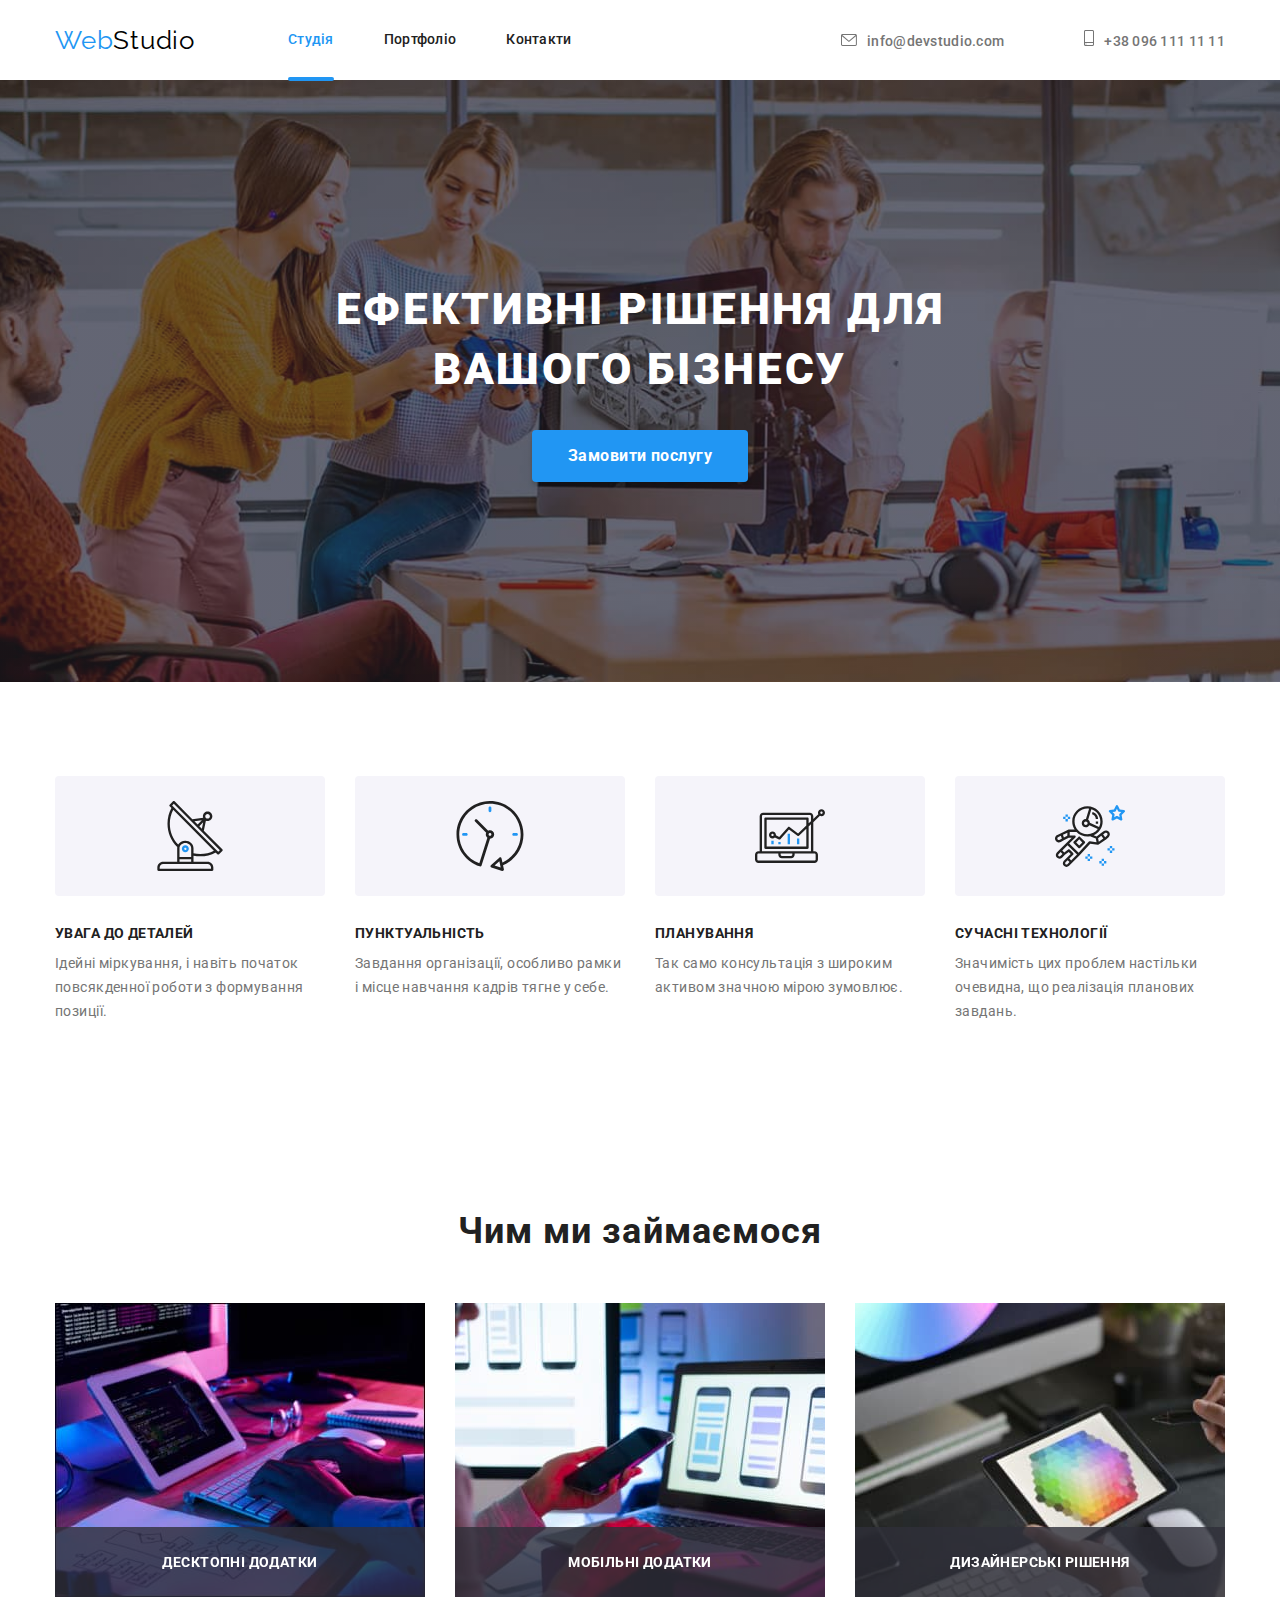
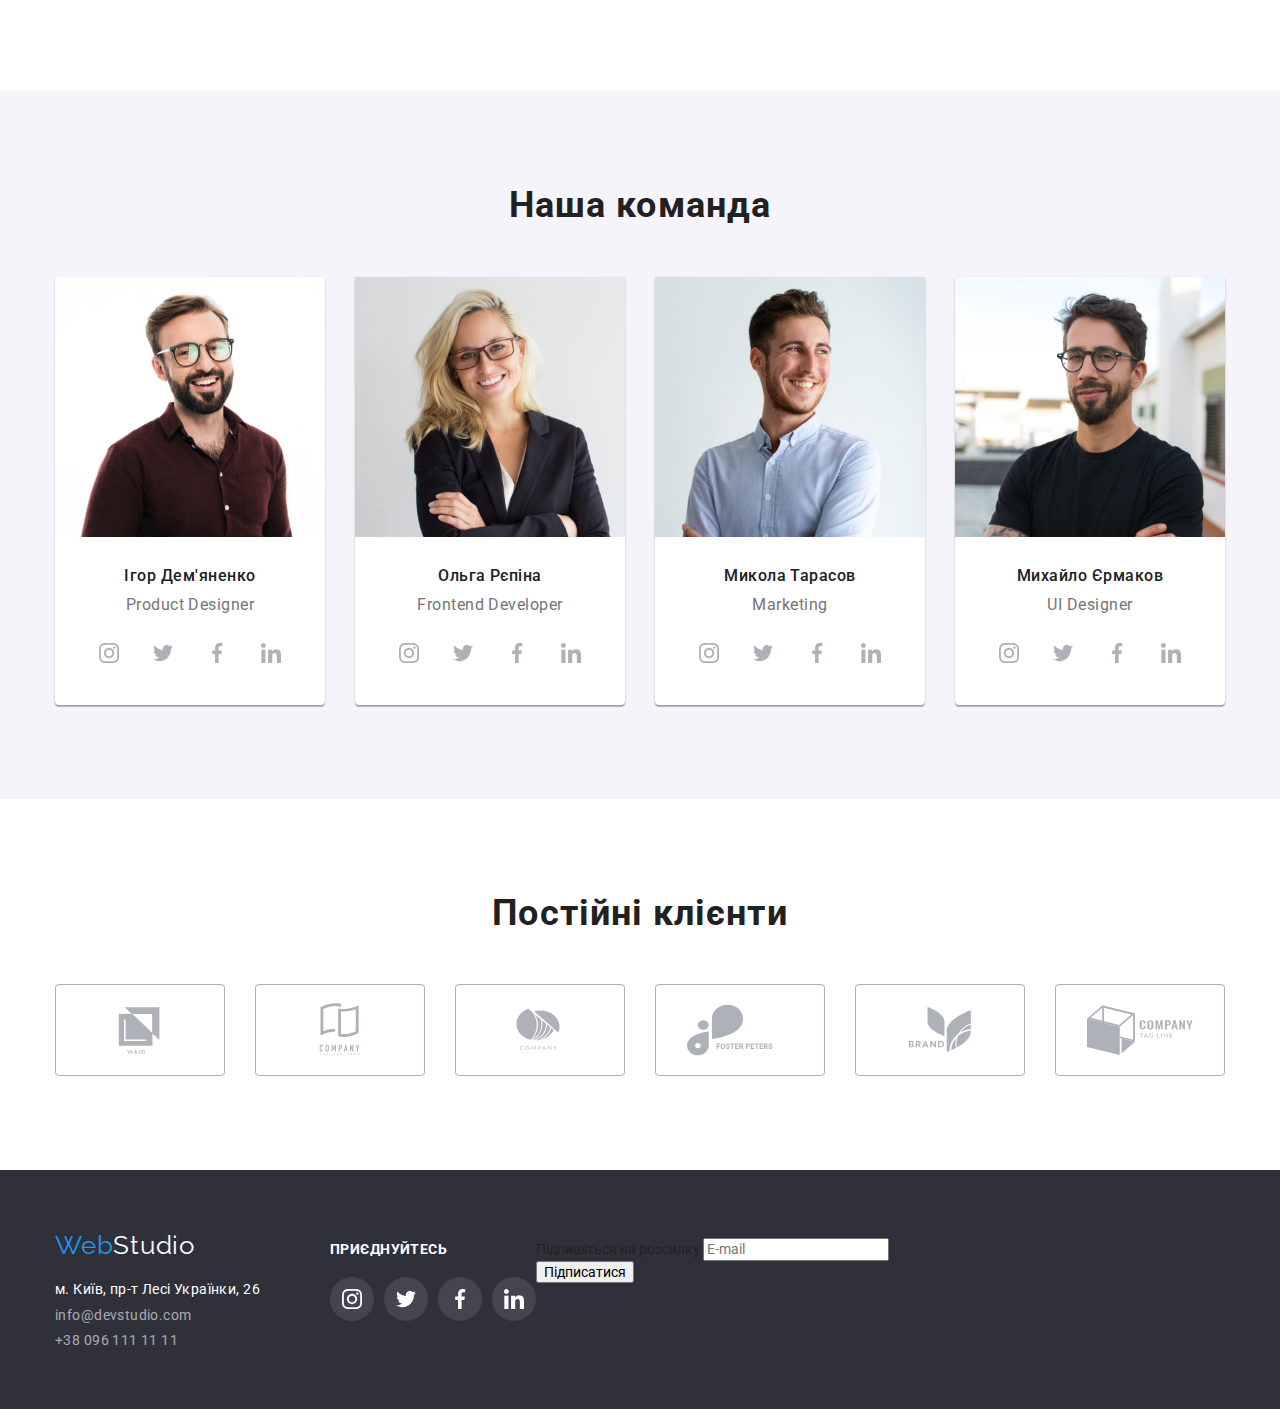
==== index.html @ 476aebb4 "Форми" ====
<!DOCTYPE html>
<html lang="uk">
<head>
    <meta charset="UTF-8">
    <meta http-equiv="X-UA-Compatible" content="IE=edge">
    <meta name="viewport" content="width=device-width, initial-scale=1.0">
    <link
        href="https://fonts.googleapis.com/css2?family=Raleway:wght@700&family=Roboto:wght@400;500;700;900&display=swap"
        rel="stylesheet">
    <link rel="stylesheet" href="https://cdnjs.cloudflare.com/ajax/libs/modern-normalize/1.1.0/modern-normalize.min.css">
    <link rel="stylesheet" href="./css/styles.css" >
    <title>Веб-студія</title>
</head>
<body>

    <!--Верхня лінія-->
   <header class="header-line">
    <div class="container main-header">
    <a href="./index.html" class="logo">
        <span class="logo-web">Web</span><span class="logo-studio">Studio</span>
    </a>
    
    <ul class="site-nav list">
        <li class=""><a href="./index.html" class="link link-current active">Студія</a></li>
        <li><a href="./portfolio.html" class="link link-current">Портфоліо</a></li>
        <li><a href="#" class="link link-current">Контакти</a></li>
    </ul>

    <ul class="contacts-list list">
        <li class="contacts-header">
                <a href="mailto:info@devstudio.com" class="link header-contact-icon"><svg width="16" height="12" class="contacts-icon-email icon-header">
                    <use href="./images/sprite-icons.svg#icon-email"></use>
                </svg>info@devstudio.com</a>
        </li>
        <li class="contacts-header">
            <a href="tel:+380961111111" class="link header-contact-icon"><svg width="10" height="16" class="contacts-icon-smartphone icon-header">
                <use href="./images/sprite-icons.svg#icon-smartphone"></use>
            </svg>+38 096 111 11 11</a>
        </li>
    </ul>
    </div>
   </header> 
   <main class="main">
    <!--Шапка-->
    <section class="main page mainblock overlay">
        <h1 class="main-title">Ефективні рішення для вашого бізнесу</h1>
        <button data-modal-open type="button" class="button">Замовити послугу</button>
    </section>

    <div class="backdrop is-hidden" data-modal>
        <div class="modal">
        <button class="button-close" data-modal-close>
            <svg width="11" height="11" class="button-close-icon">
                <use href="./images/close.svg#icon-close"></use>
            </svg>
        </button>

        <form class="form">
            <p>Залиште свої дані, ми вам передзвонимо</p>
            <div class="form-field">
                <label for="name">Ім'я</label>
                <input type="text" name="name" id="name">
            </div>
        
            <div class="form-field">
                <label for="tel">Телефон</label>
                <input type="tel" name="tel" id="tel">
            </div>
        
            <div class="form-field">
                <label for="email">Пошта</label>
                <input type="email" name="email" id="email">
            </div>
            
            <div class="form-field">
                <label for="comment">Коментар</label>
                <textarea name="comment" id="comment" cols="30" rows="10"
                    placeholder="Введіть текст"></textarea>
            </div>
            
        
            <input type="checkbox" name="policy" id="policy">
            <label for="policy">Погоджуюся з розсилкою та приймаю Умови договору</label>

            <button type="submit">Відправити</button>
        </form>
    </div>
    </div>

   <!--Наші переваги-->
   <section class="advantages section">
    <div class="container">
    <h2 class="visually-hidden">Наші переваги</h2>
    <ul class="advantages-list list">
        <li class="advantages-item">
            <div class="advantages-item-icon">
                <svg class="advantages-icon">
                <use href="./images/sprite-icons.svg#icon-antenna"></use>
                </svg>
            </div>
            <h3 class="advantages-title">УВАГА ДО ДЕТАЛЕЙ</h3>
            <p class="advantages-desc">Ідейні міркування, і навіть початок повсякденної роботи з формування позиції.</p>
        </li>
        <li class="advantages-item icon-punctuality">
            <div class="advantages-item-icon">
                <svg class="advantages-icon">
                <use href="./images/sprite-icons.svg#icon-clock"></use>
                </svg>
            </div>
            <h3 class="advantages-title">ПУНКТУАЛЬНІСТЬ</h3>
            <p class="advantages-desc">Завдання організації, особливо рамки і місце навчання кадрів тягне у себе.</p>
        </li>
        <li class="advantages-item icon-planning">
            <div class="advantages-item-icon">
                <svg class="advantages-icon">
                <use href="./images/sprite-icons.svg#icon-diagram"></use>
                </svg>
            </div>
            <h3 class="advantages-title">ПЛАНУВАННЯ</h3>
            <p class="advantages-desc">Так само консультація з широким активом значною мірою зумовлює.</p>
        </li>
        <li class="advantages-item icon-technologies">
            <div class="advantages-item-icon">
                <svg class="advantages-icon">
                <use href="./images/sprite-icons.svg#icon-astronaut"></use>
                </svg>
            </div>
            <h3 class="advantages-title">СУЧАСНІ ТЕХНОЛОГІЇ</h3>
            <p class="advantages-desc">Значимість цих проблем настільки очевидна, що реалізація планових завдань.</p>
        </li>
    </ul>
    </div>
    </section>

    <!--Чим ми займаємося-->
    <section class="occupation section no-padding">
    <div class="container">
    <h2 class="occupation-title">Чим ми займаємося</h2>
    <ul class="work-list list">
        <li class="work-list-item">
            <div class="work-list-thumb">
                <img src="./images/picture1.jpg"
                    alt="Чоловік друкує на клавіатурі Apple, дивлячись у планшет" width="370">
                <div class="occupation-card">
                    <p class="occupation-card-text">Десктопні додатки</p>
                </div>
            </div>
        </li>
        <li class="work-list-item">
            <div class="work-list-thumb">
                <img src="./images/picture2.jpg"
                    alt="Людина тримає Iphone, працюючи за Macbook Air" width="370">
                <div class="occupation-card">
                    <p class="occupation-card-text">Мобільні додатки</p>
                </div>
            </div>
        </li>
        <li class="work-list-item">
            <div class="work-list-thumb">
                <img src="./images/picture3.jpg"
                    alt="Людина працює з палітрою кольорів на планшеті" width="370">
                <div class="occupation-card">
                    <p class="occupation-card-text">Дизайнерські рішення</p>
                </div>
            </div>
        </li>
    </ul>
    </div>
   </section>

   <!--Наша команда-->
   <section class="team section">
    <div class="container">
    <h2 class="team-title">Наша команда</h2>
    <ul class="workers list">
        <li class="workers-item">
            <img src="./images/product_designer.jpg"
                alt="На фото зображений Ігор Дем'яненко" width="270">
            <div class="workers-info">
                <h3 class="name">Ігор Дем'яненко</h3>
                <p class="position">Product Designer</p>
                <ul class="team-icons-list list">
                    <li>
                        <a href ="#" class="button-team-icon">
                            <svg class="team-icon">
                                <use href="./images/sprite-icons.svg#icon-instagram-team">
                                </use>
                            </svg>
                        </a>
                    </li>
                    <li>
                        <a href ="#" class="button-team-icon">
                            <svg class="team-icon">
                                <use href="./images/sprite-icons.svg#icon-twitter-team">
                                </use>
                            </svg>
                        </a>
                    </li>
                    <li>
                        <a href ="#" class="button-team-icon">
                            <svg class="team-icon">
                                <use href="./images/sprite-icons.svg#icon-facebook-team">
                                </use>
                            </svg>
                        </a>
                    </li>
                    <li>
                        <a href ="#" class="button-team-icon">
                            <svg class="team-icon">
                                <use href="./images/sprite-icons.svg#icon-linkedin-team">
                                </use>
                            </svg>
                        </a>
                    </li>
                </ul>
            </div>
        </li>
        <li class="workers-item">
            <img src="./images/frontend_developer.jpg"
                alt="На фото зображена Ольга Рєпіна" width="270">
            <div class="workers-info">
                <h3 class="name">Ольга Рєпіна</h3>
                <p class="position">Frontend Developer</p>
                <ul class="team-icons-list list">
                    <li>
                        <a href ="#" class="button-team-icon">
                            <svg class="team-icon">
                                <use href="./images/sprite-icons.svg#icon-instagram-team">
                                </use>
                            </svg>
                        </a>
                    </li>
                    <li>
                        <a href ="#" class="button-team-icon">
                            <svg class="team-icon">
                                <use href="./images/sprite-icons.svg#icon-twitter-team">
                                </use>
                            </svg>
                        </a>
                    </li>
                    <li>
                        <a href ="#" class="button-team-icon">
                            <svg class="team-icon">
                                <use href="./images/sprite-icons.svg#icon-facebook-team">
                                </use>
                            </svg>
                        </a>
                    </li>
                    <li>
                        <a href ="#" class="button-team-icon">
                            <svg class="team-icon">
                                <use href="./images/sprite-icons.svg#icon-linkedin-team">
                                </use>
                            </svg>
                        </a>
                    </li>
                </ul>
            </div>
        </li>
        <li class="workers-item">
            <img src="./images/marketing.jpg"
                alt="На фото зображений Микола Тарасов" width="270">
            <div class="workers-info">
                <h3 class="name">Микола Тарасов</h3>
                <p class="position">Marketing</p>
                <ul class="team-icons-list list">
                    <li>
                        <a href ="#" class="button-team-icon">
                            <svg class="team-icon">
                                <use href="./images/sprite-icons.svg#icon-instagram-team">
                                </use>
                            </svg>
                        </a>
                    </li>
                    <li>
                        <a href ="#" class="button-team-icon">
                            <svg class="team-icon">
                                <use href="./images/sprite-icons.svg#icon-twitter-team">
                                </use>
                            </svg>
                        </a>
                    </li>
                    <li>
                        <a href ="#" class="button-team-icon">
                            <svg class="team-icon">
                                <use href="./images/sprite-icons.svg#icon-facebook-team">
                                </use>
                            </svg>
                        </a>
                    </li>
                    <li>
                        <a href ="#" class="button-team-icon">
                            <svg class="team-icon">
                                <use href="./images/sprite-icons.svg#icon-linkedin-team">
                                </use>
                            </svg>
                        </a>
                    </li>
                </ul>
            </div>
        </li>
        <li class="workers-item">
            <img src="./images/ui_designer.jpg"
                alt="На фото зображений Михайло Єрмаков" width="270">
            <div class="workers-info">
                <h3 class="name">Михайло Єрмаков</h3>
                <p class="position">UI Designer</p>
                <ul class="team-icons-list list">
                    <li>
                        <a href ="#" class="button-team-icon">
                            <svg class="team-icon">
                                <use href="./images/sprite-icons.svg#icon-instagram-team">
                                </use>
                            </svg>
                        </a>
                    </li>
                    <li>
                        <a href ="#" class="button-team-icon">
                            <svg class="team-icon">
                                <use href="./images/sprite-icons.svg#icon-twitter-team">
                                </use>
                            </svg>
                        </a>
                    </li>
                    <li>
                        <a href ="#" class="button-team-icon">
                            <svg class="team-icon">
                                <use href="./images/sprite-icons.svg#icon-facebook-team">
                                </use>
                            </svg>
                        </a>
                    </li>
                    <li>
                        <a href ="#" class="button-team-icon">
                            <svg class="team-icon">
                                <use href="./images/sprite-icons.svg#icon-linkedin-team">
                                </use>
                            </svg>
                        </a>
                    </li>
                </ul>
            </div>
        </li>
    </ul>
    </div>
   </section>

    <!--Клієнти-->
    <section class="clients section">
        <div class="container">
            <h2 class="clients-title">Постійні клієнти</h2>
            <ul class="companies-logo-list list">
                <li class="companies-list-item">
                    <a href="" class="company-logo-icons" ><svg class="company-icon">
                        <use href="./images/sprite-icons.svg#icon-company1">
                        </use>
                    </svg></a>
                </li>
                <li class="companies-list-item">
                    <a href="" class="company-logo-icons" ><svg class="company-icon">
                        <use href="./images/sprite-icons.svg#icon-company2">
                        </use>
                    </svg></a>
                </li>
                <li class="companies-list-item">
                    <a href="" class="company-logo-icons" ><svg class="company-icon">
                        <use href="./images/sprite-icons.svg#icon-company3">
                        </use>
                    </svg></a>
                </li>
                <li class="companies-list-item">
                    <a href="" class="company-logo-icons" ><svg class="company-icon">
                        <use href="./images/sprite-icons.svg#icon-company4">
                        </use>
                    </svg></a>
                </li>
                <li class="companies-list-item">
                    <a href="" class="company-logo-icons" ><svg class="company-icon">
                        <use href="./images/sprite-icons.svg#icon-company5">
                        </use>
                    </svg></a>
                </li>
                <li class="companies-list-item">
                    <a href="" class="company-logo-icons" ><svg class="company-icon">
                        <use href="./images/sprite-icons.svg#icon-company6">
                        </use>
                    </svg></a>
                </li>
            </ul>
        </div>
    </section>
   </main>

<!--Підвал-->
   <footer class="info">
    <div class="container footer-line">
    <div>
    <a href="./index.html" class="logo logo-footer">
        <span class="logo-web">Web</span><span class="logo-studio-white">Studio</span>
    </a>

        <address>
        <ul class="list">
            <li class="contacts-footer"><a href="https://goo.gl/maps/CPtrU1FHBa2aNyZL9" target="_blank" rel="noopener noreferrer nofollow" class="location">м. Київ, пр-т Лесі Українки, 26</a></li>
            <li class="contacts-footer"><a href="mailto:info@devstudio.com" class="contacts-item">info@devstudio.com</a></li>
            <li class="contacts-footer"><a href="tel:+380961111111" class="contacts-item telephone">+38 096 111 11 11</a></li>
        </ul>
        </address>
    </div>
        <div class="icons-text-footer">
            <p class="footer-text-title">Приєднуйтесь</p>
            <ul class="footer-icons-list list">
            <li class="web-footer-icon list">
                <a href ="#" class="button-footer-icon">
                    <svg class="footer-icon">
                    <use href="./images/sprite-icons.svg#icon-instagram-footer"></use>
                    </svg>
                </a>
            </li>
            <li class="web-footer-icon list">
                <a href ="#" class="button-footer-icon">
                    <svg class="footer-icon">
                    <use href="./images/sprite-icons.svg#icon-twitter-footer"></use>
                    </svg>
                </a>
            </li>
            <li class="web-footer-icon list">
                <a href ="#" class="button-footer-icon">
                    <svg class="footer-icon">
                    <use href="./images/sprite-icons.svg#icon-facebook-footer"></use>
                    </svg>
                </a>
            </li>
            <li class="web-footer-icon list">
                <a href ="#" class="button-footer-icon">
                    <svg class="footer-icon">
                    <use href="./images/sprite-icons.svg#icon-linkedin-footer"></use>
                    </svg>
                </a>
            </li>
            </ul>
        </div>

        <form class="">
            <div class="">
                <label for="email">Підпишіться на розсилку</label>
                <input type="email" name="email" id="email" placeholder="E-mail">
            </div>

            <button type="submit">Підписатися</button>
        </form>

    </div>
   </footer>
<script src="./js/modal.js"></script>
</body>
</html>
---- css/styles.css ----
:root {
    --title-text-color: #212121;
    --description-text-color: #757575;
    --white-color: #FFFFFF;
    --accent-color: #2196F3;
    --black-color: #000000;
    --secondary-bg-color: #F5F4FA;
    --dark-bg-coolor: #2F303A;
    --icons-grey: #AFB1B8;
}

body {
    height: 100%;
    background-color: var(--white-color);
    color: var(--title-text-color);
    font-family: Roboto, sans-serif;
    font-size: 14px;
    margin: 0;
    /*padding-top: 80px;*/
}

.main {
    flex: 1 1 auto;
}
/* чорний #212121; */

/* сірий #757575 */

/* білий #FFFFFF */

/* акцент #2196F3 */ 

/* другорядний колір фону #F5F4FA */

/* акцентний колір фону #2F303A */

.list {
    padding: 0;
    margin: 0;
    list-style: none;
}

h1,h2,h3,h4,h5,h6,p,ul {
    margin-top: 0;
    margin-bottom: 0;
}

.logo {
    font-family: Raleway, sans-serif;
    font-size: 26px;
    line-height: 1.19;
    text-decoration: none;
    letter-spacing: 0.03em;
    outline: none;
}

.logo-web {
    color: var(--accent-color);
}

.logo-studio {
    color: var(--black-color);
}

.logo-studio-white {
    color: var(--white-color);
}

.logo-footer {
    display: block;
    margin-bottom: 20px;
}

.info {
    padding-top: 60px;
    padding-bottom: 60px;
}

/* Page header */

.main-header {
    display: flex;
    align-items: center;
}

.container {
    width: 1200px;
    padding-left: 15px;
    padding-right: 15px;
    margin: 0 auto;
}

/*.header-line {
    position: fixed;
    width: 100%;
    top: 0;
    left: 0;
    min-height: 80px;
    background-color: var(--white-color);
    border-bottom: 1px solid #ECECEC;
}*/

.link-current {
    position: relative;
}

.active::after {
content: '';

position: absolute;
left: 0;
bottom: -1px;

display: block;
width: 100%;
height: 4px;
background-color: var(--accent-color);
border-radius: 2px;

/*opacity: 0;

transition-property: opacity;
transition-duration: 250ms;
transition-timing-function: cubic-bezier(0.4, 0, 0.2, 1);*/
}

/*.active:hover::after {
    opacity: 1;
}*/


/* Site nav */

.advantages-list {
    display: flex;
}

.advantages-item-icon {
    display: flex;
    justify-content: center;
    align-items: center;
    margin-bottom: 30px;
    height: 120px;
    width: 270px;
    background: var(--secondary-bg-color);
    border-radius: 4px;
}

.advantages-icon {
    width: 70px;
    height: 70px;
}

/* Наші клієнти */

.companies-logo-list {
    display: flex;
    gap: 30px;
}

.company-logo-icons {
    display: flex;
    justify-content: center;
    align-items: center;
    width: 170px;
    height:92px;
    /*padding: 16px 32px;*/
    border: 1px solid var(--icons-grey);
    color: var(--icons-grey);
    border-radius: 4px;

    transition-property: border;
    transition-duration: 250ms;
    transition-timing-function: cubic-bezier(0.4, 0, 0.2, 1);
}

.company-logo-icons:hover,
.company-logo-icons:focus {
    border-color: var(--accent-color);
    outline: none;

    transition-property: border-color, fill;
    transition-duration: 250ms;
    transition-timing-function: cubic-bezier(0.4, 0, 0.2, 1);
}

.company-icon {
    width: 106px;
    height: 60px;
    fill: currentColor;

    transition-property: fill;
    transition-duration: 250ms;
    transition-timing-function: cubic-bezier(0.4, 0, 0.2, 1);
}

.company-logo-icons:hover .company-icon,
.company-logo-icons:focus .company-icon {
    border-color: var(--accent-color);
    fill: var(--accent-color);
}



.company-icon:hover,
.company-icon:focus {
    border-color: var(--accent-color);
    fill: var(--accent-color);
}

/*.companies-list-item .company-icon:hover {
    fill: var(--accent-color);
    border-color: var(--accent-color);
}*/

.site-nav {
    display: flex;
    margin-left: 93px;
}

.site-nav li + li {
    margin-left: 50px;
}

.work-list .work-list-item + .work-list-item,
.advantages-list .advantages-item + .advantages-item,
.workers .workers-item + .workers-item {
    margin-left: 30px;
}

.work-list {
    display: flex;
    margin-right: auto;
    margin-left: auto;
    width: 1170px;
}

.image {
    display: block;
}

.workers {
    display: flex;
    margin-right: auto;
    margin-left: auto;
}

.workers-info {
    padding-top: 30px;
    padding-bottom: 30px;
}

/*.site-nav li:not(:last-child) {
    margin-right: 50px;
} */

.site-nav a {
    display: block;
    padding-top: 32px;
    padding-bottom: 32px;
    color: var(--title-text-color);
    font-weight: 500;
    line-height: 1.14;
    letter-spacing: 0.02em;
    text-decoration: none;

    transition-property: color;
    transition-duration: 250ms;
    transition-timing-function: cubic-bezier(0.4, 0, 0.2, 1);
}



.site-nav .link:hover,
.site-nav .link:focus,
.contacts-list .link:hover,
.contacts-list .link:focus {
    color: var(--accent-color);
    outline: none;
}

.contacts-item:hover,
.contacts-item:focus {
    color: var(--accent-color);
    outline: none;
}

.email-link::before {
    content: '';
    width: 16px;
    height: 12px;
    margin-right: 10px;
    background-color: var(--accent-color);
    background-image: url(../images/email.jpg);
    background-size: contain;
}

.contacts-list a {
    margin-top: 32px;
    margin-bottom: 32px;
    color: var(--description-text-color);
    font-weight: 500;
    line-height: 1.14;
    text-decoration: none;
    letter-spacing: 0.02em;

    transition-property: color;
    transition-duration: 250ms;
    transition-timing-function: cubic-bezier(0.4, 0, 0.2, 1);
}

.contacts-list li + li {
    margin-left: 50px;
}

.contacts-list {
    display: flex;
    margin-left: auto;
    align-items: baseline;
    gap: 30px;
}

.header-contact-icon {
    fill: var(--description-text-color);

    transition-property: fill;
    transition-duration: 250ms;
    transition-timing-function: cubic-bezier(0.4, 0, 0.2, 1);
}

.header-contact-icon:hover,
.header-contact-icon:focus {
    fill: var(--accent-color);
    outline: none;
}


.contacts-icon-smartphone,
.contacts-icon-email {
    margin-right: 10px;

    transition-property: fill;
    transition-duration: 250ms;
    transition-timing-function: cubic-bezier(0.4, 0, 0.2, 1);
}

/*.contacts-header a:hover {
    fill: var(--accent-color);
}*/


/* Hero */

.main.page {
    text-align: center;
    padding: 200px 0 200px
}

.overlay {
    max-width: 1600px;
    margin-left: auto;
    margin-right: auto;
    background-color: #C4C4C4;
    background-image: linear-gradient(rgba(47, 48, 58, 0.4), rgba(47, 48, 58, 0.4)), url(../images/header.jpg);
    background-repeat: no-repeat;
    background-position: center;
    background-size: cover;
}

.main-title {
    margin-top: 0;
    margin-bottom: 30px;
    margin-left: auto;
    margin-right: auto;
    width: 696px;
    color: var(--white-color);
    font-weight: 900;
    font-size: 44px;
    line-height: 1.36;
    text-transform: uppercase;
    letter-spacing: 0.06em;
    margin-bottom: 30px
}

.info {
    background-color: var(--dark-bg-coolor);
}

.section {
    padding-top: 94px;
    padding-bottom: 94px;
}


/*.section.no-padding {
    padding-top: 0;
    padding-bottom: 0;
}*/

.advantages-title {
    margin-top: 0;
    margin-bottom: 10px;
    font-size: 14px;
    line-height: 1.14;
    text-transform: uppercase;
    letter-spacing: 0.03em;
}

.advantages-desc {
    margin-top: 0;
    margin-bottom: 0;
    color: var(--description-text-color);
    line-height: 1.71;
    letter-spacing: 0.03em;
}

.team {
    background-color: var(--secondary-bg-color);
}

.occupation-title, .team-title, .clients-title {
    margin-top: 0;
    margin-bottom: 50px;
    font-size: 36px;
    line-height: 1.16;
    letter-spacing: 0.03em;
    text-align: center;
}

.team-title{
    font-size: 36px;
    line-height: 1.16;
    letter-spacing: 0.03em;
}

.name {
    margin-top: 0;
    margin-bottom: 10px;
    font-weight: 500;
    font-size: 16px;
    line-height: 1.18;
    text-align: center;
    letter-spacing: 0.03em;
}

.workers-item {
    background-color: var(--white-color);
    box-shadow: 0px 1px 3px rgba(0, 0, 0, 0.12), 0px 1px 1px rgba(0, 0, 0, 0.14), 0px 2px 1px rgba(0, 0, 0, 0.2);
    border-radius: 0px 0px 4px 4px;
}

.position {
    margin-top: 0;
    margin-bottom: 16px;
    color: var(--description-text-color);
    font-size: 16px;
    line-height: 1.18;
    text-align: center;
    letter-spacing: 0.03em;
}

.location {
    display: block;
    color: var(--white-color);
    font-style: normal;
    line-height: 1.17;
    text-decoration: none;
    letter-spacing: 0.03em;
    outline: none;
}

.contacts-item {
    display: block;
    margin-top: 0;
    font-style: normal;
    color: rgba(255, 255, 255, 0.6);
    line-height: 1.17;
    text-decoration: none;
    letter-spacing: 0.03em;

    transition-property: color;
    transition-duration: 250ms;
    transition-timing-function: cubic-bezier(0.4, 0, 0.2, 1);
}

.portfolio {
    display: flex;
    flex-wrap: wrap;
}

.portfolio-element {
    width: 370px;
    margin-right: 30px;
    margin-bottom: 30px;
    border-right: 1px solid #EEEEEE;
    border-left: 1px solid #EEEEEE;
    border-bottom: 1px solid #EEEEEE;

    transition-property: background-color, box-shadow;
    transition-duration: 250ms;
    transition-timing-function: cubic-bezier(0.4, 0, 0.2, 1);
}

.portfolio-element:nth-child(3n) {
    margin-right: 0;
}

.portfolio-element:nth-last-child(-n + 3)  {
    margin-bottom: 0;
}

.portfolio-element:hover,
.portfolio-element:focus {
    background: #FFFFFF;
    /*border: 1px solid #EEEEEE;*/
    box-shadow: 0px 1px 1px rgba(0, 0, 0, 0.12), 0px 4px 4px rgba(0, 0, 0, 0.06), 1px 4px 6px rgba(0, 0, 0, 0.16);
}

.title-portfolio {
    margin-top: 0;
    margin-bottom: 4px;
    font-size: 18px;
    line-height: 2;
    letter-spacing: 0.06em;
}

.category {
    margin-top: 0;
    color: var(--description-text-color);
    font-size: 16px;
    line-height: 1.88;
    letter-spacing: 0.03em;
}

.portfolio-box {
    padding: 20px 24px;
}

.contacts-footer {
    margin-bottom: 9px;
}

.contacts-footer:last-child {
    margin-bottom: 0;
}

/* Button */

.button {
    display: inline-block;
    border: 1px solid transparent;
    min-width: 216px;
    border-radius: 4px;
    box-shadow: 0px 4px 4px rgba(0, 0, 0, 0.15);
    padding: 10px 32px;
    background-color: var(--accent-color);
    color: var(--white-color);
    font-family: inherit;
    font-weight: 700;
    font-size: 16px;
    line-height: 1.88;
    letter-spacing: 0.03em;
    cursor: pointer;
    text-decoration: none;
    text-align: center;
    outline: none;

    transition-property: box-shadow;
    transition-duration: 250ms;
    transition-timing-function: cubic-bezier(0.4, 0, 0.2, 1);
}

.button:hover {
    box-shadow: 0px 4px 4px rgba(0, 0, 0, 0.15);
}

.buttons {
    display: flex;
    justify-content: center;
    align-items: center;
    margin-bottom: 50px;
}

.buttons .buttons-menu:not(:last-child) {
    margin-right: 8px;
}

.buttons button {
    display: inline-block;
    border: 1px solid transparent;
    background-color: var(--secondary-bg-color);
    font-family: inherit;
    font-weight: 500;
    font-size: 16px;
    line-height: 1.62;
    letter-spacing: 0.03em;
    cursor: pointer;
    text-decoration: none;
    border-radius: 4px;
    text-align: center;

    transition-property: background-color;
    transition-duration: 250ms;
    transition-timing-function: cubic-bezier(0.4, 0, 0.2, 1);
}

.buttons li :hover,
.buttons li :focus {
    color: var(--white-color);
    background-color: var(--accent-color);
    box-shadow: 0px 3px 1px rgba(0, 0, 0, 0.1), 0px 1px 2px rgba(0, 0, 0, 0.08), 0px 2px 2px rgba(0, 0, 0, 0.12);
    outline: none;
}

.link-all {
    padding: 6px 25px;
    min-width: 73px;
    height: 38px;
    left: 512px;
    top: 174px;
}

.link-site {
    padding: 6px 22px;
    min-width: 125px;
    height: 38px;
    left: 593px;
    top: 174px;
}

.link-apps {
    padding: 6px 22px;
    min-width: 112px;
    height: 38px;
    left: 726px;
    top: 174px;
}

.link-design {
    padding: 6px 22px;
    min-width: 103px;
    height: 38px;
    left: 846px;
    top: 174px;
}

.link-marketing {
    padding: 6px 22px;
    min-width: 130px;
    height: 38px;
    left: 957px;
    top: 174px;
}

.visually-hidden {
    position: absolute;
    white-space: nowrap;
    width: 1px;
    height: 1px;
    overflow: hidden;
    border: 0;
    padding: 0;
    clip: rect(0 0 0 0);
    clip-path: inset(50%);
    margin: -1px;
}

ul .active {
    color: var(--accent-color);
}

.footer-text-title {
    color: var(--white-color);
    margin-bottom: 20px;
    font-family: 'Roboto';
    font-style: normal;
    font-weight: 700;
    font-size: 14px;
    line-height: calc(16/14);
    letter-spacing: 0.03em;
    text-transform: uppercase;
}

.footer-icon {
    width: 20px;
    height: 20px;
}

.button-footer-icon {
    display: flex;
    align-items:center;
    justify-content: center;
    width: 44px;
    height: 44px;
    padding: 0;
    border: none;
    background-color: rgba(255, 255, 255, 0.1);
    border-radius: 50%;
    cursor: pointer;

    transition-property: background-color;
    transition-duration: 250ms;
    transition-timing-function: cubic-bezier(0.4, 0, 0.2, 1);
}


/*.footer-icons-list {
    padding: 0;
    border: none;
    width: 44px;
    height: 44px;
    margin-top: 20px;
    margin-bottom: 0;
    background-color: rgba(255, 255, 255, 0.1);
    border-radius: 50%;
}*/



.footer-icons-list {
    display: flex;
}

.button-footer-icon:hover,
.button-footer-icon:focus {
    background-color: var(--accent-color);
    outline: none;
}

.footer-icons-list li+li {
    margin-left: 10px;
}

.icons-text-footer {
    margin-left: 70px;
}

.button-team-icon {
    display: flex;
    align-items: center;
    justify-content: center;
    padding: 0;
    border: none;
    width: 44px;
    height: 44px;
    border-radius: 50%;
    color: var(--icons-grey);
    cursor: pointer;

    transition-property: background-color;
    transition-duration: 250ms;
    transition-timing-function: cubic-bezier(0.4, 0, 0.2, 1);
}

.team-icon {
    width: 20px;
    height: 20px;
    fill: currentColor;

    transition-property: fill;
    transition-duration: 250ms;
    transition-timing-function: cubic-bezier(0.4, 0, 0.2, 1);
}

.button-team-icon:hover,
.button-team-icon:focus {
    background-color: var(--accent-color);
    color: var(--white-color);
    border-radius: 50%;
    outline: none;
}

.team-icon:hover,
.team-icon:focus {
    fill: var(--white-color);
}

/*.button-team-icon:hover,
.button-team-icon:focus {
    fill: var(--accent-color);
}*/

.team-icons-list li+li {
    margin-left: 10px;
}

.team-icons-list {
    display: flex;
    justify-content: center;
}

.footer-line {
    display: flex;
    align-items: baseline;
}

.portfolio-image {
    position: relative;
    overflow: hidden;
}

.portfolio-element:hover .portfolio-card-text {
    transform: translateY(0px);
}

/*.portfolio-image:hover::before {
    opacity: 1;
}*/

.portfolio-card-text {
    font-family: 'Roboto';
    font-style: normal;
    font-weight: 400;
    font-size: 18px;
    line-height: calc(28/18);
    letter-spacing: 0.03em;
    color: var(--white-color);

    position: absolute;
    display: flex;
    justify-content: center;
    align-items: center;
    top: 0;
    left: 0;
    width: 100%;
    height: 100%;
    padding-top: 63px;
    padding-bottom: 63px;
    padding-left: 24px;
    padding-right: 24px;
    background-color: rgba(33, 150, 243, 0.9);     
    transform: translateY(100%);
    transition: transform 250ms cubic-bezier(0.4, 0, 0.2, 1);
}

.portfolio-element .portfolio-card:hover {
    opacity: 1;
}


.backdrop {
    position: fixed;
    top: 0;
    left: 0;
    width: 100%;
    height: 100%;
    background-color: rgba(0, 0, 0, 0.2);

    opacity: 1;
    transition: opacity 250ms cubic-bezier(0.4, 0, 0.2, 1);
}

.backdrop.is-hidden {
    opacity: 0;
    pointer-events: none;
}

.modal {
    display: flex;
    justify-content: flex-end;
    position: absolute;
    top: 50%;
    left: 50%;
    transform: translate(-50%, -50%);

   min-width: 528px; 
   min-height: 581px;

   background-color: var(--white-color);
    box-shadow: 0px 1px 3px rgba(0, 0, 0, 0.12), 0px 1px 1px rgba(0, 0, 0, 0.14), 0px 2px 1px rgba(0, 0, 0, 0.2);
    border-radius: 4px;

    transition-property: box-shadow;
    transition-duration: 250ms;
    transition-timing-function: cubic-bezier(0.4, 0, 0.2, 1);
}

.button-close {
    margin-top: 9px;
    margin-right: 9px;
    width: 30px;
    height: 30px;
    background-color: var(--white-color);
    border: 1px solid rgba(0, 0, 0, 0.1);
    border-radius: 50%;
}

.button-close-icon {
    fill: var(--black-color);
    width: 11px;
    height: 11px;
}

.occupation-card-text {
    font-family: 'Roboto';
    font-style: normal;
    font-weight: 700;
    font-size: 14px;
    line-height: calc(16/14);
    text-align: center;
    letter-spacing: 0.03em;
    text-transform: uppercase;
    color: var(--white-color);
}

.work-list-thumb {
    position: relative;
}

.occupation-card {
    position: absolute;
    display: flex;
    justify-content: center;
    align-items: center;
    
    width: 100%;
    height: 70px;
    bottom: 0;
    background-color: rgba(47, 48, 58, 0.8);;
}

img {
    display: block;
}

.form {
    width: 528px;
    height: 581px;
    margin-left: auto;
    margin-right: auto;
    padding-top: 40px;
    padding-bottom: 40px;
}

.form-field {
    display: flex;
    flex-direction: column;
    margin-bottom: 10px;
}

.form-field label {
    margin-bottom: 4px;
}

.form-field input {
    margin: 0;
    padding: 11px 12px;
    height: 40px;
    border: 1px solid rgba(33, 33, 33, 0.2);
    border-radius: 4px;
}

.form-field input::placeholder {
    font-family: 'Roboto';
    font-style: normal;
    font-weight: 400;
    font-size: 12px;
    line-height: calc(14/12);
    letter-spacing: 0.01em;
    color: rgba(117, 117, 117, 0.5);
}

.form-field textarea {
    margin: 0;
    padding: 12 px 16px;
    border: 1px solid rgba(33, 33, 33, 0.2);
    border-radius: 4px;
}
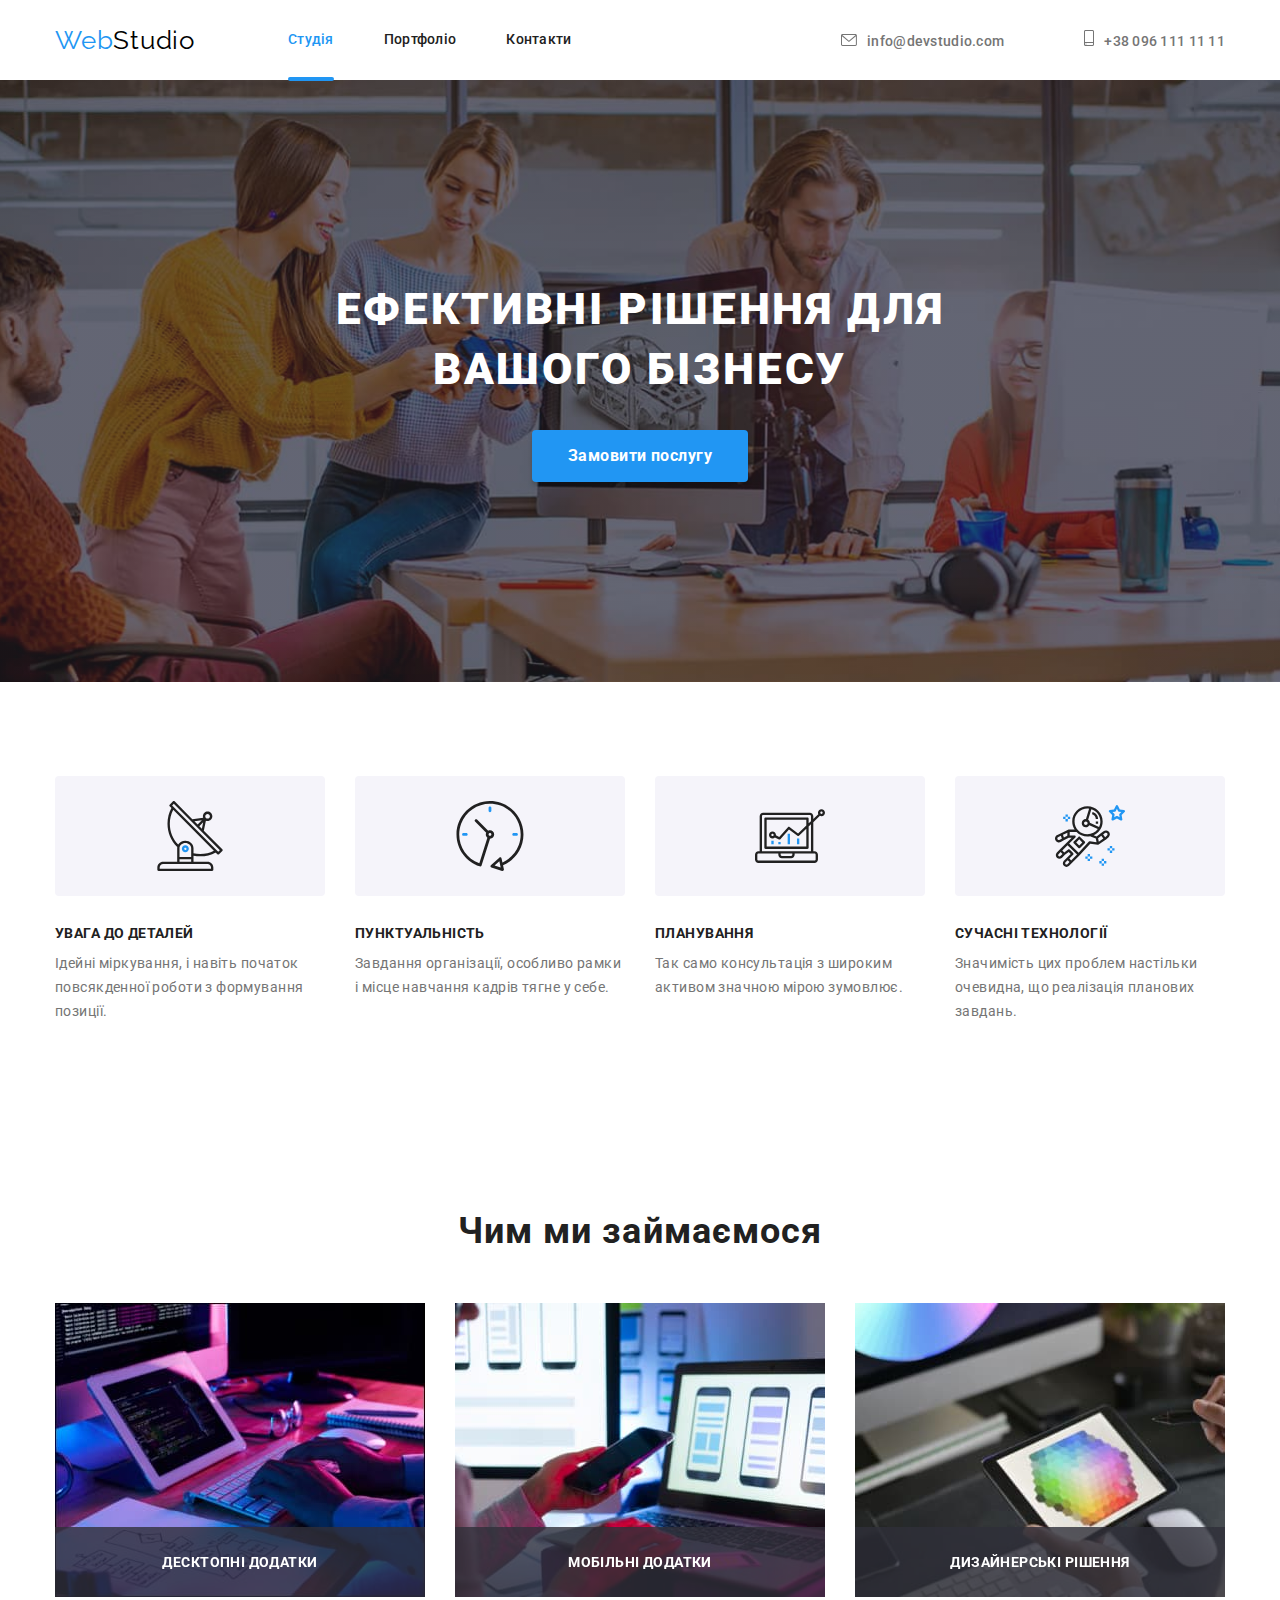
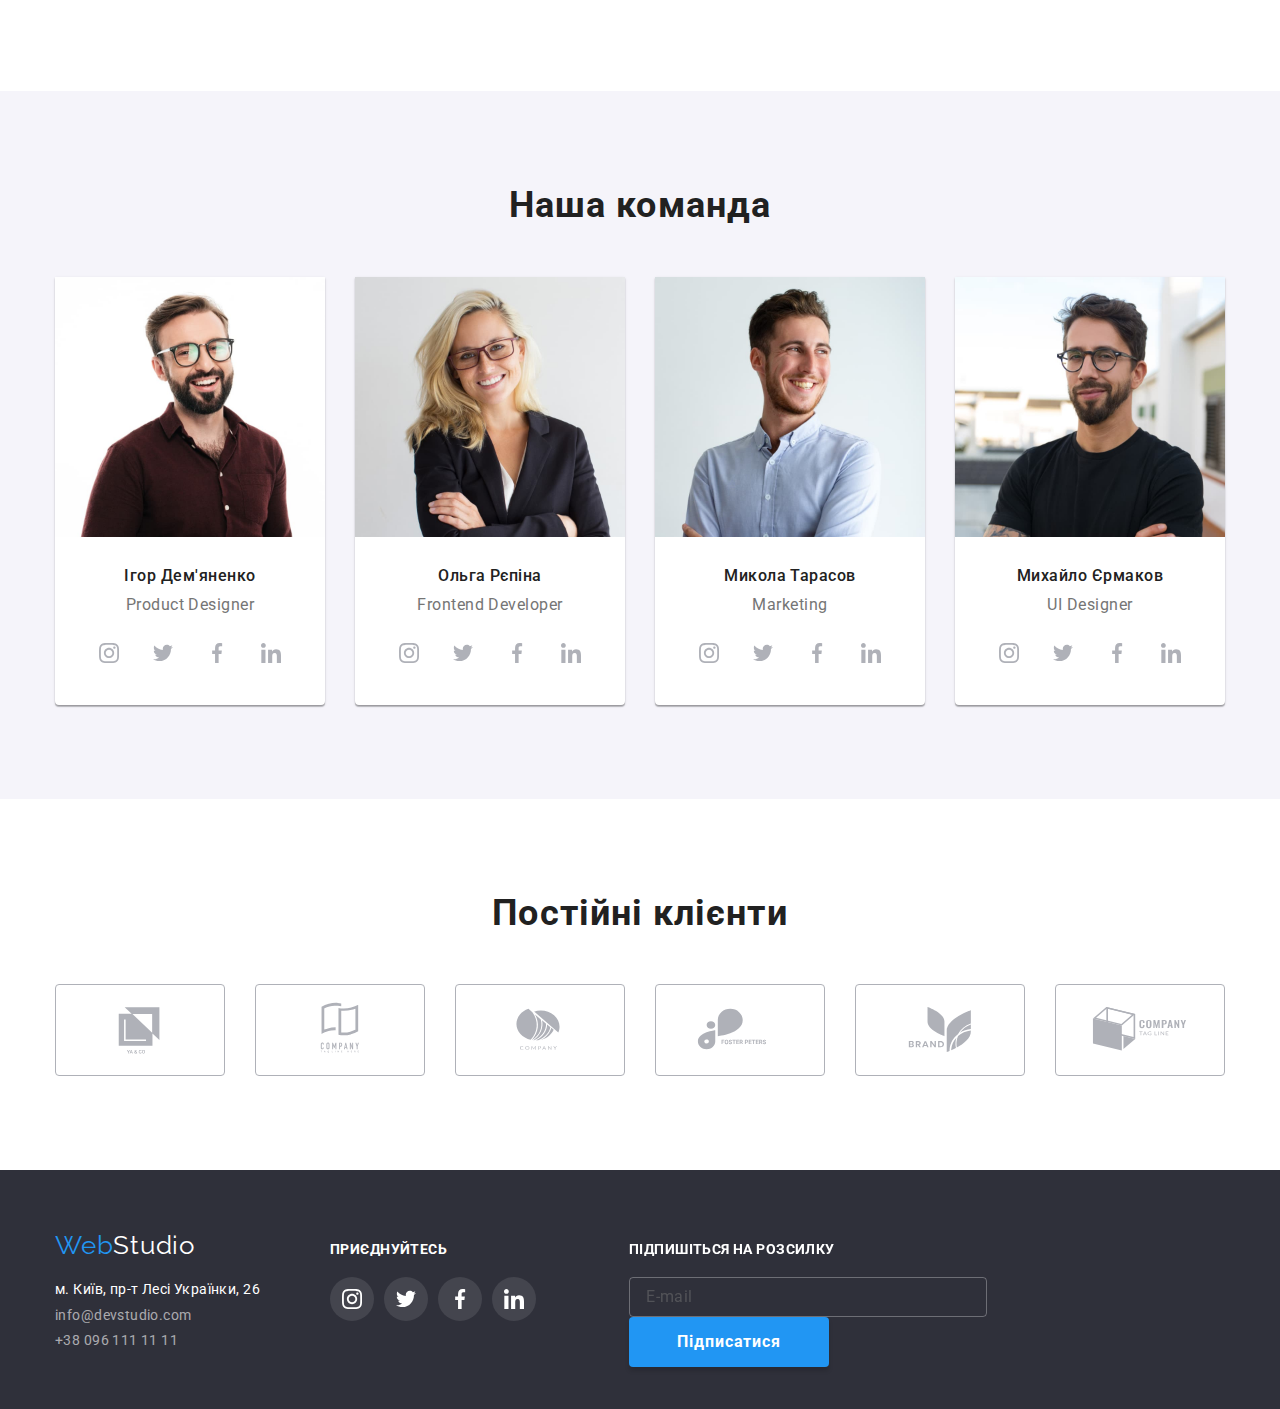
==== commit 73c91127: "Форми" ====
--- a/index.html
+++ b/index.html
@@ -29,12 +29,12 @@
     <ul class="contacts-list list">
         <li class="contacts-header">
                 <a href="mailto:info@devstudio.com" class="link header-contact-icon"><svg width="16" height="12" class="contacts-icon-email icon-header">
-                    <use href="./images/sprite-icons.svg#icon-email"></use>
+                    <use href="./images/icons.svg#icon-email"></use>
                 </svg>info@devstudio.com</a>
         </li>
         <li class="contacts-header">
             <a href="tel:+380961111111" class="link header-contact-icon"><svg width="10" height="16" class="contacts-icon-smartphone icon-header">
-                <use href="./images/sprite-icons.svg#icon-smartphone"></use>
+                <use href="./images/icons.svg#icon-smartphone"></use>
             </svg>+38 096 111 11 11</a>
         </li>
     </ul>
@@ -51,25 +51,34 @@
         <div class="modal">
         <button class="button-close" data-modal-close>
             <svg width="11" height="11" class="button-close-icon">
-                <use href="./images/close.svg#icon-close"></use>
+                <use href="./images/icons.svg#icon-close"></use>
             </svg>
         </button>
 
         <form class="form">
-            <p>Залиште свої дані, ми вам передзвонимо</p>
+            <h2 class="form-title">Залиште свої дані, ми вам передзвонимо</h2>
             <div class="form-field">
                 <label for="name">Ім'я</label>
-                <input type="text" name="name" id="name">
+                <svg width="18" height="18" class="icons-form" >
+                    <use href="./images/icons.svg#icon-person-form" ></use>
+                </svg>
+                <input type="text" class="form-input" name="name" id="name">
             </div>
         
             <div class="form-field">
                 <label for="tel">Телефон</label>
-                <input type="tel" name="tel" id="tel">
+                <svg width="18" height="18" class="icons-form">
+                    <use href="./images/icons.svg#icon-phone-form" ></use>
+                </svg>
+                <input type="tel" class="form-input" name="tel" id="tel">
             </div>
         
             <div class="form-field">
                 <label for="email">Пошта</label>
-                <input type="email" name="email" id="email">
+                <svg width="18" height="18" class="icons-form">
+                    <use href="./images/icons.svg#icon-email-form" ></use>
+                </svg>
+                <input type="email" class="form-input" name="email" id="email">
             </div>
             
             <div class="form-field">
@@ -78,9 +87,15 @@
                     placeholder="Введіть текст"></textarea>
             </div>
             
-        
-            <input type="checkbox" name="policy" id="policy">
-            <label for="policy">Погоджуюся з розсилкою та приймаю Умови договору</label>
+            <div class="policy">
+                <label class="checkbox-label">
+                    <input class="checkbox" type="checkbox" name="policy">
+                    <svg class="icon-checkbox">
+                        <use href="./images/icons1.svg#icon-checkbox-form"></use>
+                    </svg>
+                    Погоджуюся з розсилкою та приймаю <a href="" class="link-policy">Умови договору</a>
+                </label>
+            </div>
 
             <button type="submit">Відправити</button>
         </form>
@@ -95,7 +110,7 @@
         <li class="advantages-item">
             <div class="advantages-item-icon">
                 <svg class="advantages-icon">
-                <use href="./images/sprite-icons.svg#icon-antenna"></use>
+                <use href="./images/icons.svg#icon-antenna"></use>
                 </svg>
             </div>
             <h3 class="advantages-title">УВАГА ДО ДЕТАЛЕЙ</h3>
@@ -104,7 +119,7 @@
         <li class="advantages-item icon-punctuality">
             <div class="advantages-item-icon">
                 <svg class="advantages-icon">
-                <use href="./images/sprite-icons.svg#icon-clock"></use>
+                <use href="./images/icons.svg#icon-clock"></use>
                 </svg>
             </div>
             <h3 class="advantages-title">ПУНКТУАЛЬНІСТЬ</h3>
@@ -113,7 +128,7 @@
         <li class="advantages-item icon-planning">
             <div class="advantages-item-icon">
                 <svg class="advantages-icon">
-                <use href="./images/sprite-icons.svg#icon-diagram"></use>
+                <use href="./images/icons.svg#icon-diagram"></use>
                 </svg>
             </div>
             <h3 class="advantages-title">ПЛАНУВАННЯ</h3>
@@ -122,7 +137,7 @@
         <li class="advantages-item icon-technologies">
             <div class="advantages-item-icon">
                 <svg class="advantages-icon">
-                <use href="./images/sprite-icons.svg#icon-astronaut"></use>
+                <use href="./images/icons.svg#icon-astronaut"></use>
                 </svg>
             </div>
             <h3 class="advantages-title">СУЧАСНІ ТЕХНОЛОГІЇ</h3>
@@ -183,31 +198,31 @@
                     <li>
                         <a href ="#" class="button-team-icon">
                             <svg class="team-icon">
-                                <use href="./images/sprite-icons.svg#icon-instagram-team">
-                                </use>
-                            </svg>
-                        </a>
-                    </li>
-                    <li>
-                        <a href ="#" class="button-team-icon">
-                            <svg class="team-icon">
-                                <use href="./images/sprite-icons.svg#icon-twitter-team">
-                                </use>
-                            </svg>
-                        </a>
-                    </li>
-                    <li>
-                        <a href ="#" class="button-team-icon">
-                            <svg class="team-icon">
-                                <use href="./images/sprite-icons.svg#icon-facebook-team">
-                                </use>
-                            </svg>
-                        </a>
-                    </li>
-                    <li>
-                        <a href ="#" class="button-team-icon">
-                            <svg class="team-icon">
-                                <use href="./images/sprite-icons.svg#icon-linkedin-team">
+                                <use href="./images/icons.svg#icon-instagram-team">
+                                </use>
+                            </svg>
+                        </a>
+                    </li>
+                    <li>
+                        <a href ="#" class="button-team-icon">
+                            <svg class="team-icon">
+                                <use href="./images/icons.svg#icon-twitter-team">
+                                </use>
+                            </svg>
+                        </a>
+                    </li>
+                    <li>
+                        <a href ="#" class="button-team-icon">
+                            <svg class="team-icon">
+                                <use href="./images/icons.svg#icon-facebook-team">
+                                </use>
+                            </svg>
+                        </a>
+                    </li>
+                    <li>
+                        <a href ="#" class="button-team-icon">
+                            <svg class="team-icon">
+                                <use href="./images/icons.svg#icon-linkedin-team">
                                 </use>
                             </svg>
                         </a>
@@ -225,31 +240,31 @@
                     <li>
                         <a href ="#" class="button-team-icon">
                             <svg class="team-icon">
-                                <use href="./images/sprite-icons.svg#icon-instagram-team">
-                                </use>
-                            </svg>
-                        </a>
-                    </li>
-                    <li>
-                        <a href ="#" class="button-team-icon">
-                            <svg class="team-icon">
-                                <use href="./images/sprite-icons.svg#icon-twitter-team">
-                                </use>
-                            </svg>
-                        </a>
-                    </li>
-                    <li>
-                        <a href ="#" class="button-team-icon">
-                            <svg class="team-icon">
-                                <use href="./images/sprite-icons.svg#icon-facebook-team">
-                                </use>
-                            </svg>
-                        </a>
-                    </li>
-                    <li>
-                        <a href ="#" class="button-team-icon">
-                            <svg class="team-icon">
-                                <use href="./images/sprite-icons.svg#icon-linkedin-team">
+                                <use href="./images/icons.svg#icon-instagram-team">
+                                </use>
+                            </svg>
+                        </a>
+                    </li>
+                    <li>
+                        <a href ="#" class="button-team-icon">
+                            <svg class="team-icon">
+                                <use href="./images/icons.svg#icon-twitter-team">
+                                </use>
+                            </svg>
+                        </a>
+                    </li>
+                    <li>
+                        <a href ="#" class="button-team-icon">
+                            <svg class="team-icon">
+                                <use href="./images/icons.svg#icon-facebook-team">
+                                </use>
+                            </svg>
+                        </a>
+                    </li>
+                    <li>
+                        <a href ="#" class="button-team-icon">
+                            <svg class="team-icon">
+                                <use href="./images/icons.svg#icon-linkedin-team">
                                 </use>
                             </svg>
                         </a>
@@ -267,31 +282,31 @@
                     <li>
                         <a href ="#" class="button-team-icon">
                             <svg class="team-icon">
-                                <use href="./images/sprite-icons.svg#icon-instagram-team">
-                                </use>
-                            </svg>
-                        </a>
-                    </li>
-                    <li>
-                        <a href ="#" class="button-team-icon">
-                            <svg class="team-icon">
-                                <use href="./images/sprite-icons.svg#icon-twitter-team">
-                                </use>
-                            </svg>
-                        </a>
-                    </li>
-                    <li>
-                        <a href ="#" class="button-team-icon">
-                            <svg class="team-icon">
-                                <use href="./images/sprite-icons.svg#icon-facebook-team">
-                                </use>
-                            </svg>
-                        </a>
-                    </li>
-                    <li>
-                        <a href ="#" class="button-team-icon">
-                            <svg class="team-icon">
-                                <use href="./images/sprite-icons.svg#icon-linkedin-team">
+                                <use href="./images/icons.svg#icon-instagram-team">
+                                </use>
+                            </svg>
+                        </a>
+                    </li>
+                    <li>
+                        <a href ="#" class="button-team-icon">
+                            <svg class="team-icon">
+                                <use href="./images/icons.svg#icon-twitter-team">
+                                </use>
+                            </svg>
+                        </a>
+                    </li>
+                    <li>
+                        <a href ="#" class="button-team-icon">
+                            <svg class="team-icon">
+                                <use href="./images/icons.svg#icon-facebook-team">
+                                </use>
+                            </svg>
+                        </a>
+                    </li>
+                    <li>
+                        <a href ="#" class="button-team-icon">
+                            <svg class="team-icon">
+                                <use href="./images/icons.svg#icon-linkedin-team">
                                 </use>
                             </svg>
                         </a>
@@ -309,31 +324,31 @@
                     <li>
                         <a href ="#" class="button-team-icon">
                             <svg class="team-icon">
-                                <use href="./images/sprite-icons.svg#icon-instagram-team">
-                                </use>
-                            </svg>
-                        </a>
-                    </li>
-                    <li>
-                        <a href ="#" class="button-team-icon">
-                            <svg class="team-icon">
-                                <use href="./images/sprite-icons.svg#icon-twitter-team">
-                                </use>
-                            </svg>
-                        </a>
-                    </li>
-                    <li>
-                        <a href ="#" class="button-team-icon">
-                            <svg class="team-icon">
-                                <use href="./images/sprite-icons.svg#icon-facebook-team">
-                                </use>
-                            </svg>
-                        </a>
-                    </li>
-                    <li>
-                        <a href ="#" class="button-team-icon">
-                            <svg class="team-icon">
-                                <use href="./images/sprite-icons.svg#icon-linkedin-team">
+                                <use href="./images/icons.svg#icon-instagram-team">
+                                </use>
+                            </svg>
+                        </a>
+                    </li>
+                    <li>
+                        <a href ="#" class="button-team-icon">
+                            <svg class="team-icon">
+                                <use href="./images/icons.svg#icon-twitter-team">
+                                </use>
+                            </svg>
+                        </a>
+                    </li>
+                    <li>
+                        <a href ="#" class="button-team-icon">
+                            <svg class="team-icon">
+                                <use href="./images/icons.svg#icon-facebook-team">
+                                </use>
+                            </svg>
+                        </a>
+                    </li>
+                    <li>
+                        <a href ="#" class="button-team-icon">
+                            <svg class="team-icon">
+                                <use href="./images/icons.svg#icon-linkedin-team">
                                 </use>
                             </svg>
                         </a>
@@ -352,37 +367,37 @@
             <ul class="companies-logo-list list">
                 <li class="companies-list-item">
                     <a href="" class="company-logo-icons" ><svg class="company-icon">
-                        <use href="./images/sprite-icons.svg#icon-company1">
-                        </use>
-                    </svg></a>
-                </li>
-                <li class="companies-list-item">
-                    <a href="" class="company-logo-icons" ><svg class="company-icon">
-                        <use href="./images/sprite-icons.svg#icon-company2">
-                        </use>
-                    </svg></a>
-                </li>
-                <li class="companies-list-item">
-                    <a href="" class="company-logo-icons" ><svg class="company-icon">
-                        <use href="./images/sprite-icons.svg#icon-company3">
-                        </use>
-                    </svg></a>
-                </li>
-                <li class="companies-list-item">
-                    <a href="" class="company-logo-icons" ><svg class="company-icon">
-                        <use href="./images/sprite-icons.svg#icon-company4">
-                        </use>
-                    </svg></a>
-                </li>
-                <li class="companies-list-item">
-                    <a href="" class="company-logo-icons" ><svg class="company-icon">
-                        <use href="./images/sprite-icons.svg#icon-company5">
-                        </use>
-                    </svg></a>
-                </li>
-                <li class="companies-list-item">
-                    <a href="" class="company-logo-icons" ><svg class="company-icon">
-                        <use href="./images/sprite-icons.svg#icon-company6">
+                        <use href="./images/icons.svg#icon-company1">
+                        </use>
+                    </svg></a>
+                </li>
+                <li class="companies-list-item">
+                    <a href="" class="company-logo-icons" ><svg class="company-icon">
+                        <use href="./images/icons.svg#icon-company2">
+                        </use>
+                    </svg></a>
+                </li>
+                <li class="companies-list-item">
+                    <a href="" class="company-logo-icons" ><svg class="company-icon">
+                        <use href="./images/icons.svg#icon-company3">
+                        </use>
+                    </svg></a>
+                </li>
+                <li class="companies-list-item">
+                    <a href="" class="company-logo-icons" ><svg class="company-icon">
+                        <use href="./images/icons.svg#icon-company4">
+                        </use>
+                    </svg></a>
+                </li>
+                <li class="companies-list-item">
+                    <a href="" class="company-logo-icons" ><svg class="company-icon">
+                        <use href="./images/icons.svg#icon-company5">
+                        </use>
+                    </svg></a>
+                </li>
+                <li class="companies-list-item">
+                    <a href="" class="company-logo-icons" ><svg class="company-icon">
+                        <use href="./images/icons.svg#icon-company6">
                         </use>
                     </svg></a>
                 </li>
@@ -413,41 +428,42 @@
             <li class="web-footer-icon list">
                 <a href ="#" class="button-footer-icon">
                     <svg class="footer-icon">
-                    <use href="./images/sprite-icons.svg#icon-instagram-footer"></use>
+                    <use href="./images/icons.svg#icon-instagram-footer"></use>
                     </svg>
                 </a>
             </li>
             <li class="web-footer-icon list">
                 <a href ="#" class="button-footer-icon">
                     <svg class="footer-icon">
-                    <use href="./images/sprite-icons.svg#icon-twitter-footer"></use>
+                    <use href="./images/icons.svg#icon-twitter-footer"></use>
                     </svg>
                 </a>
             </li>
             <li class="web-footer-icon list">
                 <a href ="#" class="button-footer-icon">
                     <svg class="footer-icon">
-                    <use href="./images/sprite-icons.svg#icon-facebook-footer"></use>
+                    <use href="./images/icons.svg#icon-facebook-footer"></use>
                     </svg>
                 </a>
             </li>
             <li class="web-footer-icon list">
                 <a href ="#" class="button-footer-icon">
                     <svg class="footer-icon">
-                    <use href="./images/sprite-icons.svg#icon-linkedin-footer"></use>
+                    <use href="./images/icons.svg#icon-linkedin-footer"></use>
                     </svg>
                 </a>
             </li>
             </ul>
         </div>
 
-        <form class="">
-            <div class="">
-                <label for="email">Підпишіться на розсилку</label>
+        <form class="form-footer">
+            <div class="form-field-footer">
+                <label for="email">
+                    <p class="footer-text-title">Підпишіться на розсилку</p></label>
                 <input type="email" name="email" id="email" placeholder="E-mail">
             </div>
 
-            <button type="submit">Підписатися</button>
+            <button class="button-subscribe" type="submit">Підписатися</button>
         </form>
 
     </div>
--- a/css/styles.css
+++ b/css/styles.css
@@ -876,6 +876,10 @@
 }
 
 .button-close {
+    display: flex;
+    align-items: center;
+    justify-content: center;
+    position: absolute;
     margin-top: 9px;
     margin-right: 9px;
     width: 30px;
@@ -883,12 +887,18 @@
     background-color: var(--white-color);
     border: 1px solid rgba(0, 0, 0, 0.1);
     border-radius: 50%;
+    cursor: pointer;
 }
 
 .button-close-icon {
     fill: var(--black-color);
     width: 11px;
     height: 11px;
+}
+
+.button-close-icon:hover,
+.button-close-icon:focus {
+    fill: var(--accent-color);
 }
 
 .occupation-card-text {
@@ -928,26 +938,54 @@
     height: 581px;
     margin-left: auto;
     margin-right: auto;
-    padding-top: 40px;
-    padding-bottom: 40px;
+    padding: 40px;
 }
 
 .form-field {
     display: flex;
     flex-direction: column;
     margin-bottom: 10px;
+    position: relative;
+    cursor: pointer;
+    
+    transition: fill 250ms cubic-bezier(0.4, 0, 0.2, 1);
+}
+
+.form-field:focus,
+.form-field:hover {
+    fill: var(--accent-color);
 }
 
 .form-field label {
     margin-bottom: 4px;
+
+    font-family: 'Roboto';
+    font-style: normal;
+    font-weight: 400;
+    font-size: 12px;
+    line-height: calc(14/12);
+    letter-spacing: 0.01em;
+    
+    color: var(--description-text-color);
 }
 
 .form-field input {
     margin: 0;
-    padding: 11px 12px;
+    padding-top: 11px;
+    padding-bottom: 11px;
+    padding-right: 12px;
+    padding-left: 42px;
     height: 40px;
     border: 1px solid rgba(33, 33, 33, 0.2);
     border-radius: 4px;
+    cursor: pointer;
+
+    transition: border-color 250ms cubic-bezier(0.4, 0, 0.2, 1);
+}
+
+.form-field input:hover,
+.form-field input:focus {
+    border-color: var(--accent-color);
 }
 
 .form-field input::placeholder {
@@ -962,7 +1000,179 @@
 
 .form-field textarea {
     margin: 0;
-    padding: 12 px 16px;
+    padding: 12px 16px;
+    margin-bottom: 10px;
+    height: 120px;
     border: 1px solid rgba(33, 33, 33, 0.2);
     border-radius: 4px;
-}+
+    font-family: 'Roboto';
+    font-style: normal;
+    font-weight: 400;
+    font-size: 12px;
+    line-height: calc(14/12);
+    letter-spacing: 0.01em;
+    
+    color: rgba(117, 117, 117, 0.5);
+
+    cursor: pointer;
+    
+    transition: border-color 250ms cubic-bezier(0.4, 0, 0.2, 1);
+}
+
+.form-field textarea:hover,
+.form-field textarea:focus {
+    border-color: var(--accent-color);
+}
+
+.form-title {
+    margin-top: 0;
+    margin-bottom: 12px;
+
+    font-family: 'Roboto';
+    font-style: normal;
+    font-weight: 700;
+    font-size: 20px;
+    line-height: calc(23/20);
+    text-align: center;
+    letter-spacing: 0.03em;
+    text-align: center;
+    
+    color:var(--title-text-color);
+}
+
+.policy {
+    display: flex;
+    align-items: center;
+    justify-content: center;
+    padding: 0;
+    margin: 0;
+    margin-bottom: 30px;
+    display: flex;
+    align-items: center;
+}
+
+.policy input[type="checkbox"] {
+}
+
+.policy label {
+    margin-left: 8.38px;
+
+    font-family: 'Roboto';
+    font-style: normal;
+    font-weight: 400;
+    font-size: 14px;
+    line-height: calc(24/14);
+    letter-spacing: 0.03em;
+    
+    color: var(--description-text-color);
+}
+
+.link-policy {
+    color: var(--accent-color);
+    text-decoration-line: underline;
+    text-decoration-skip-ink: none;
+}
+
+.icons-form {
+    position: absolute;
+    top: 50%;
+    left: 12px;
+
+    display: inline-block;
+}
+
+.checkbox {
+    appearance: none;
+
+    position: absolute;
+}
+
+.checkbox-label {
+    display: flex;
+    align-items: center;
+    justify-content: center;
+}
+
+.icon-checkbox {
+    display: inline-block;
+    width: 16px;
+    height: 15px;
+    margin-right: 8.38px;
+    border: 2px solid var(--title-text-color);
+    border-radius: 2px;
+
+    transition: border-color 250ms cubic-bezier(0.4, 0, 0.2, 1), background-color 250ms cubic-bezier(0.4, 0, 0.2, 1);
+}
+
+.checkbox:checked + .icon-checkbox {
+    border-color: var(--accent-color);
+   background-color: var(--accent-color);
+   background-size: contain;
+   background-origin: border-box;
+}
+
+.form-footer {
+    width: 570px;
+    height: 86px;
+    margin-left: 93px;
+    margin-right: auto;
+}
+
+.form-field-footer {
+    display: flex;
+    flex-direction: column;
+    position: relative;
+    cursor: pointer;
+}
+
+
+.form-field-footer input {
+    margin: 0;
+    padding: 0;
+    height: 40px;
+    width: 358px;
+    border: 1px solid rgba(255, 255, 255, 0.3);
+    background-color: transparent;
+    border-radius: 4px;
+    cursor: pointer;
+}
+
+
+.form-field-footer input::placeholder {
+    margin: 0;
+    padding: 15px 16px;
+    font-family: 'Roboto';
+    font-style: normal;
+    font-weight: 400;
+    font-size: 16px;
+    line-height: calc(20/16);
+    letter-spacing: 0.03em;
+    color: rgba(117, 117, 117, 0.5);
+}
+
+.form-field-footer input+.button-subscribe {
+    display: flex;
+    flex-flow: row;
+}
+
+.button-subscribe {
+    display: inline-block;
+    border: 1px solid transparent;
+    min-width: 200px;
+    min-height: 50px;
+    border-radius: 4px;
+    box-shadow: 0px 4px 4px rgba(0, 0, 0, 0.15);
+    padding: 0;
+    background-color: var(--accent-color);
+    color: var(--white-color);
+    font-family: 'Roboto';
+    font-weight: 700;
+    font-size: 16px;
+    line-height: calc(30/16);
+    letter-spacing: 0.06em;
+    cursor: pointer;
+    text-decoration: none;
+    text-align: center;
+    outline: none;
+}
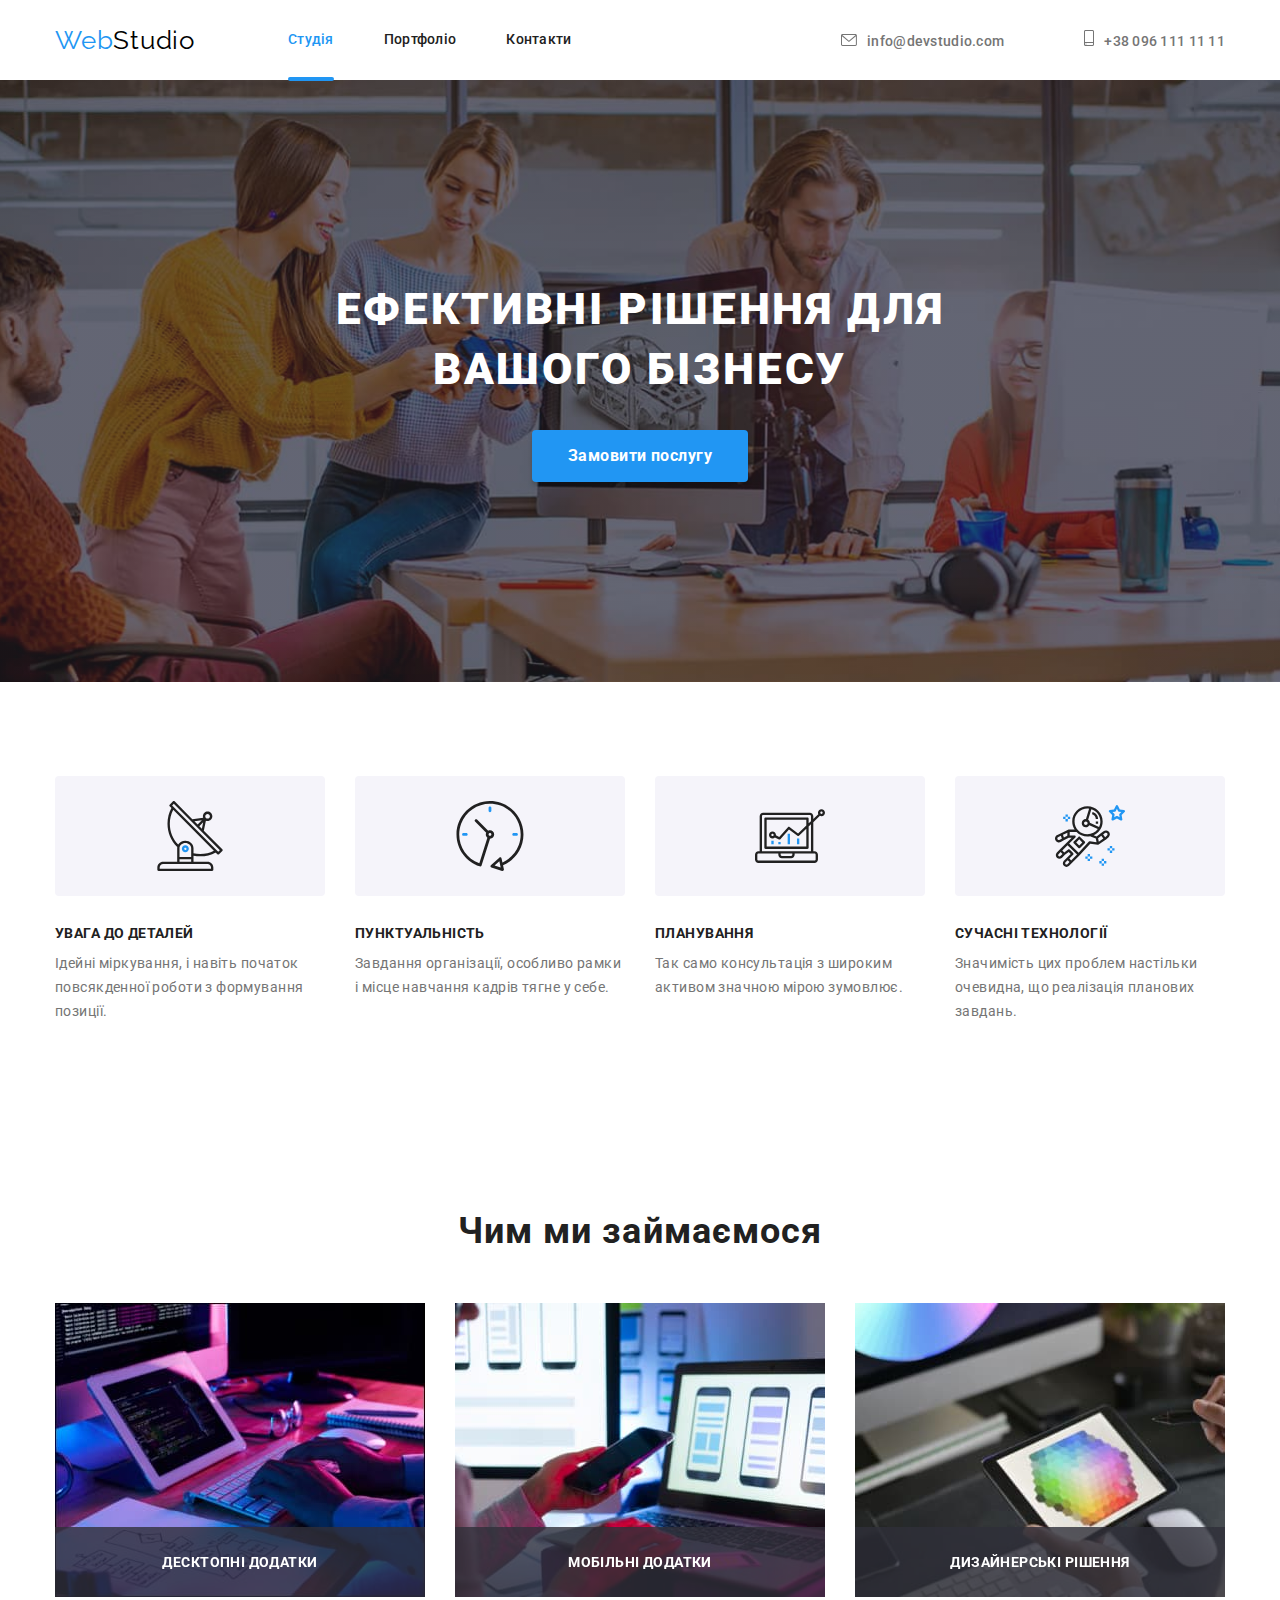
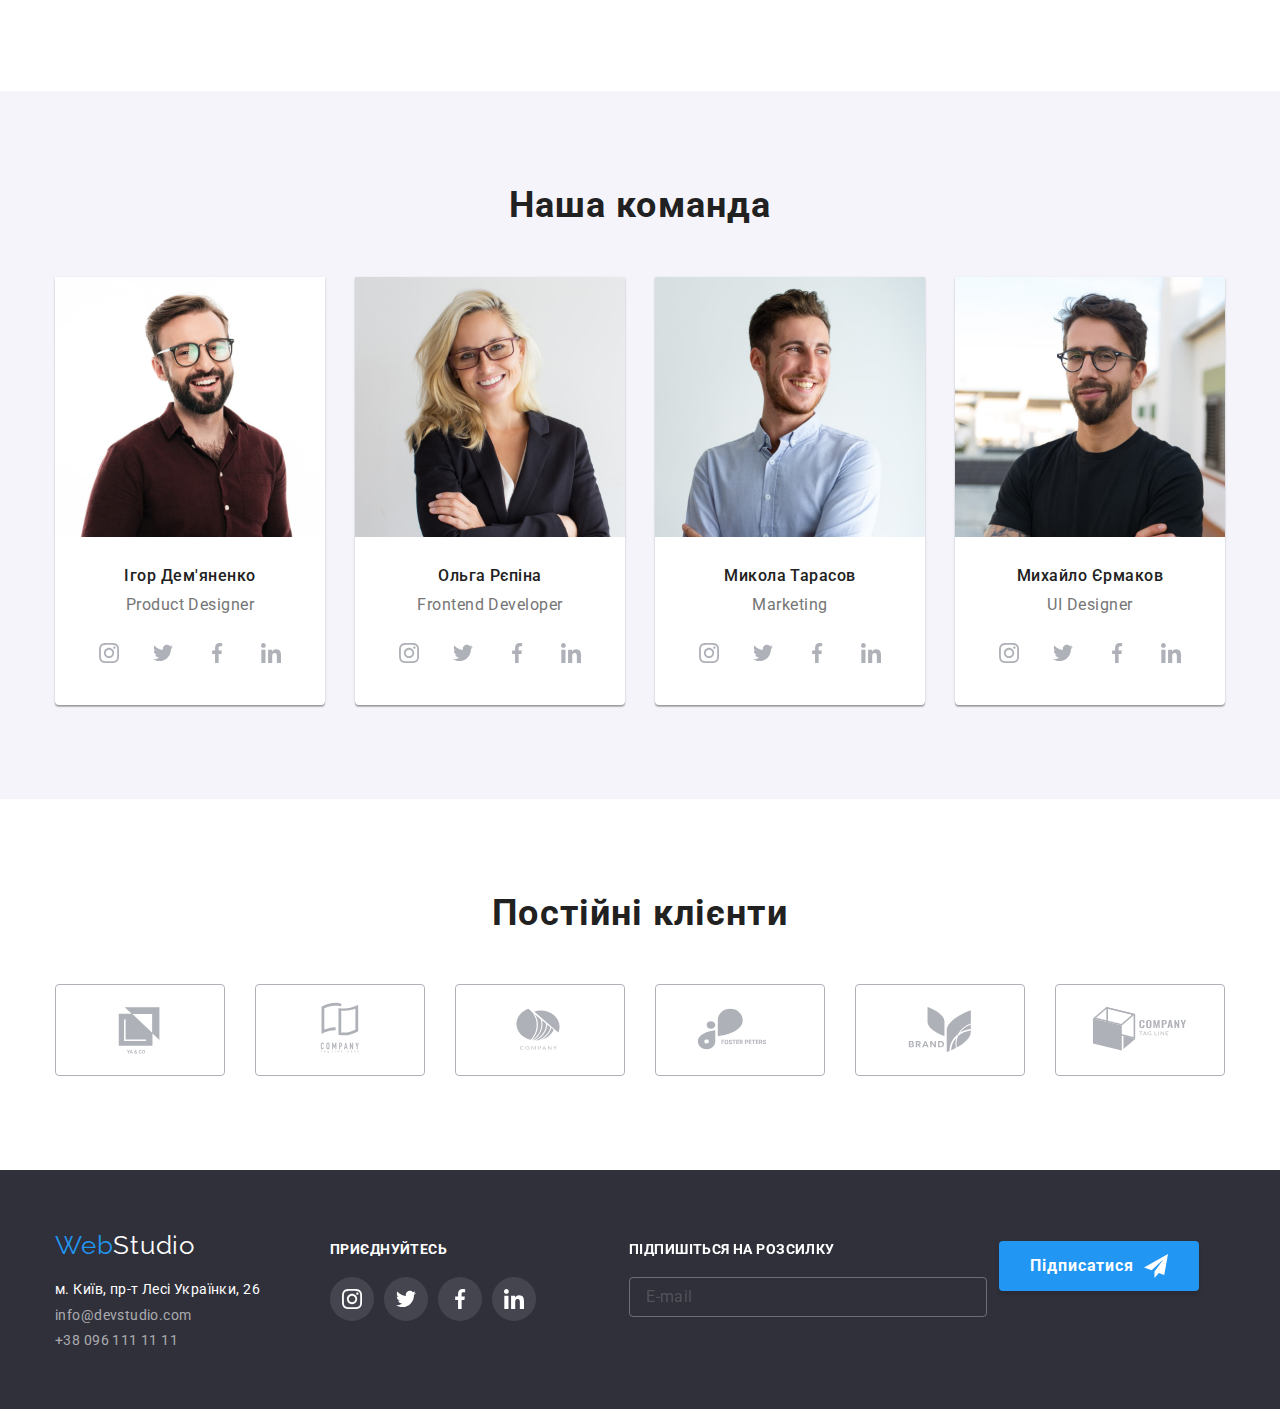
==== commit 40f61e55: "Кнопки" ====
--- a/index.html
+++ b/index.html
@@ -97,7 +97,9 @@
                 </label>
             </div>
 
-            <button type="submit">Відправити</button>
+            <div class="button-send-modal">
+                <button class="button-modal" type="submit">Відправити</button>
+            </div>
         </form>
     </div>
     </div>
@@ -463,7 +465,11 @@
                 <input type="email" name="email" id="email" placeholder="E-mail">
             </div>
 
-            <button class="button-subscribe" type="submit">Підписатися</button>
+            <button class="button-subscribe" type="submit">Підписатися
+                <svg class="icon-send-footer">
+                    <use href="./images/icons.svg#icon-send-footer"></use>
+                </svg>
+            </button>
         </form>
 
     </div>
--- a/css/styles.css
+++ b/css/styles.css
@@ -1113,6 +1113,10 @@
 }
 
 .form-footer {
+    width: 100%;
+    display: flex;
+    flex-direction: row;
+    justify-content: space-between;
     width: 570px;
     height: 86px;
     margin-left: 93px;
@@ -1157,10 +1161,13 @@
 }
 
 .button-subscribe {
-    display: inline-block;
+    display: inline-flex;
+    justify-content: center;
+    align-items: center;
+    width: 100%;
     border: 1px solid transparent;
-    min-width: 200px;
-    min-height: 50px;
+    max-width: 200px;
+    max-height: 50px;
     border-radius: 4px;
     box-shadow: 0px 4px 4px rgba(0, 0, 0, 0.15);
     padding: 0;
@@ -1176,3 +1183,36 @@
     text-align: center;
     outline: none;
 }
+
+.button-subscribe > .icon-send-footer {
+    width: 24px;
+    height: 24px;
+    margin-left: 10px;
+}
+
+.button-send-modal {
+    display: flex;
+    justify-content: center;
+    align-items: center;
+}
+
+.button-modal {
+    display: inline-block;
+    border: 1px solid transparent;
+    width: 200px;
+    height: 50px;
+    border-radius: 4px;
+    box-shadow: 0px 4px 4px rgba(0, 0, 0, 0.15);
+    padding: 0;
+    background-color: var(--accent-color);
+    color: var(--white-color);
+    font-family: 'Roboto';
+    font-weight: 700;
+    font-size: 16px;
+    line-height: calc(30/16);
+    letter-spacing: 0.06em;
+    cursor: pointer;
+    text-decoration: none;
+    text-align: center;
+    outline: none;
+}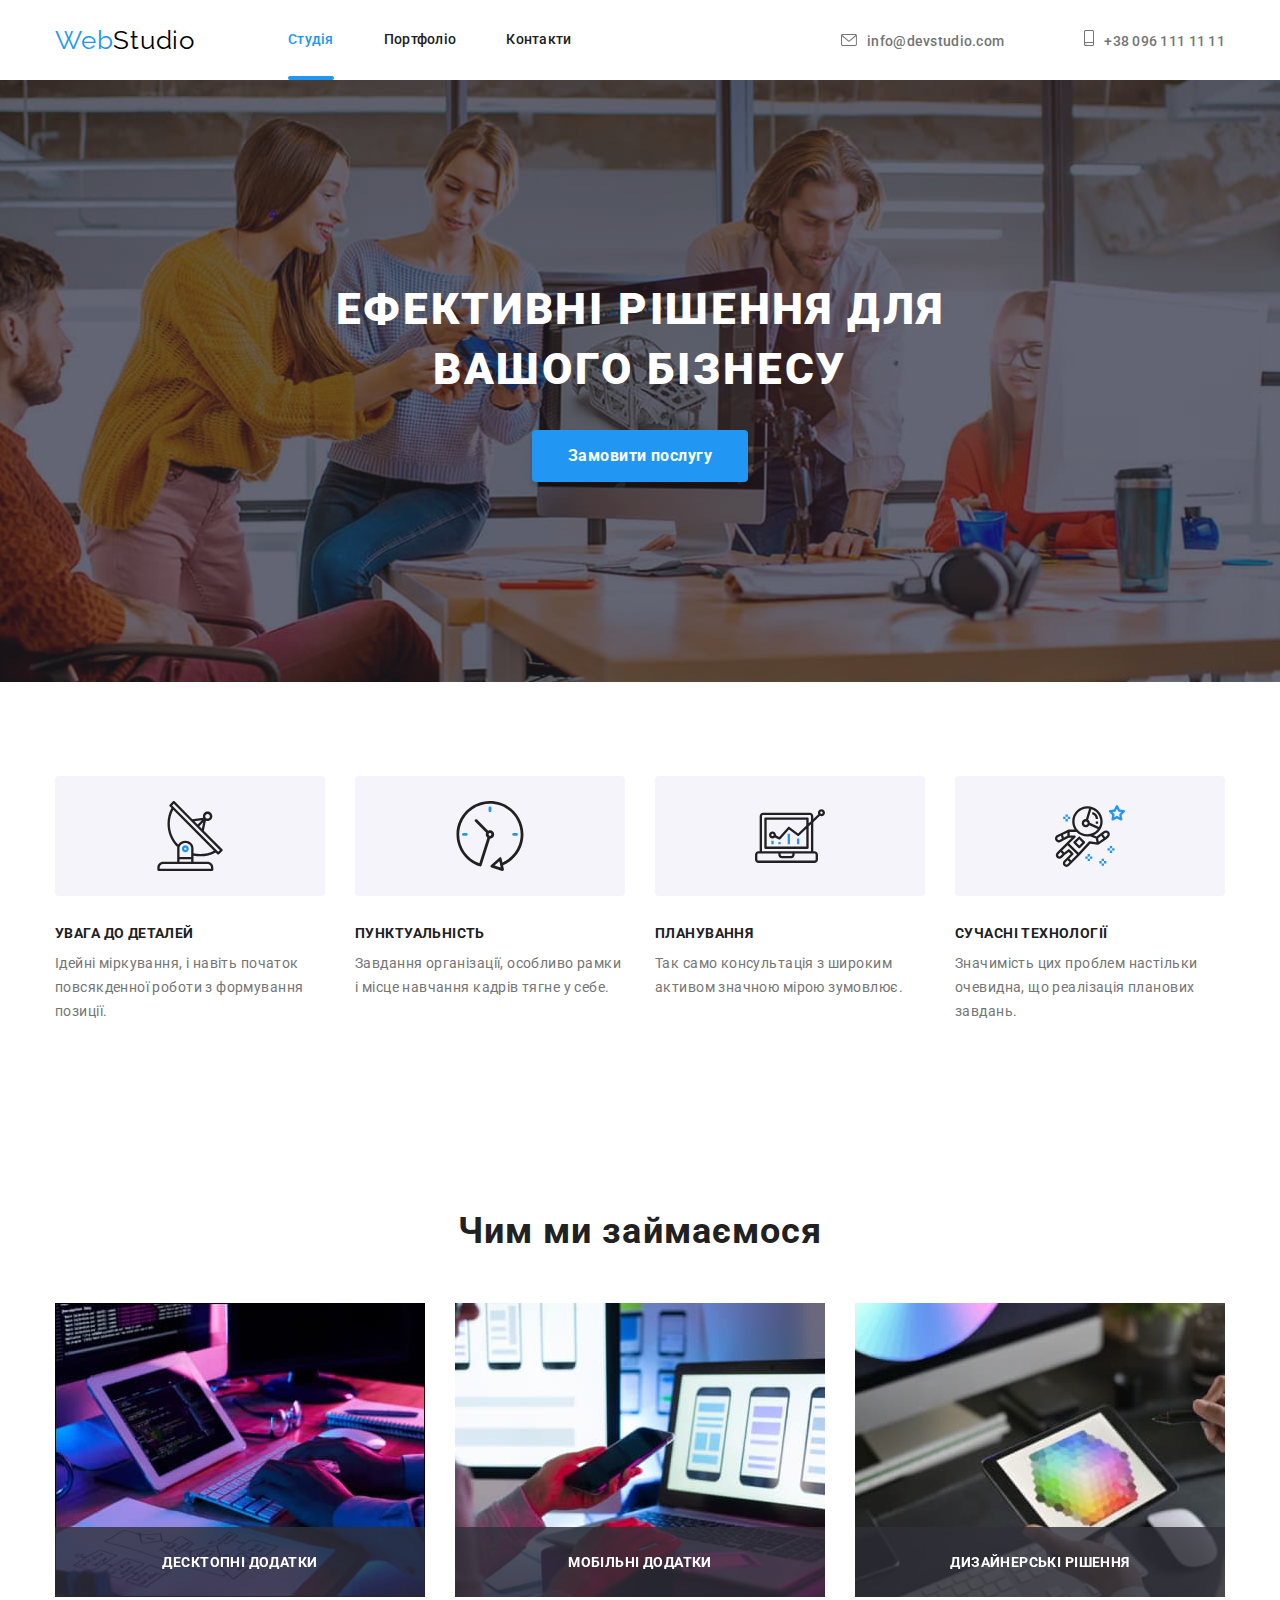
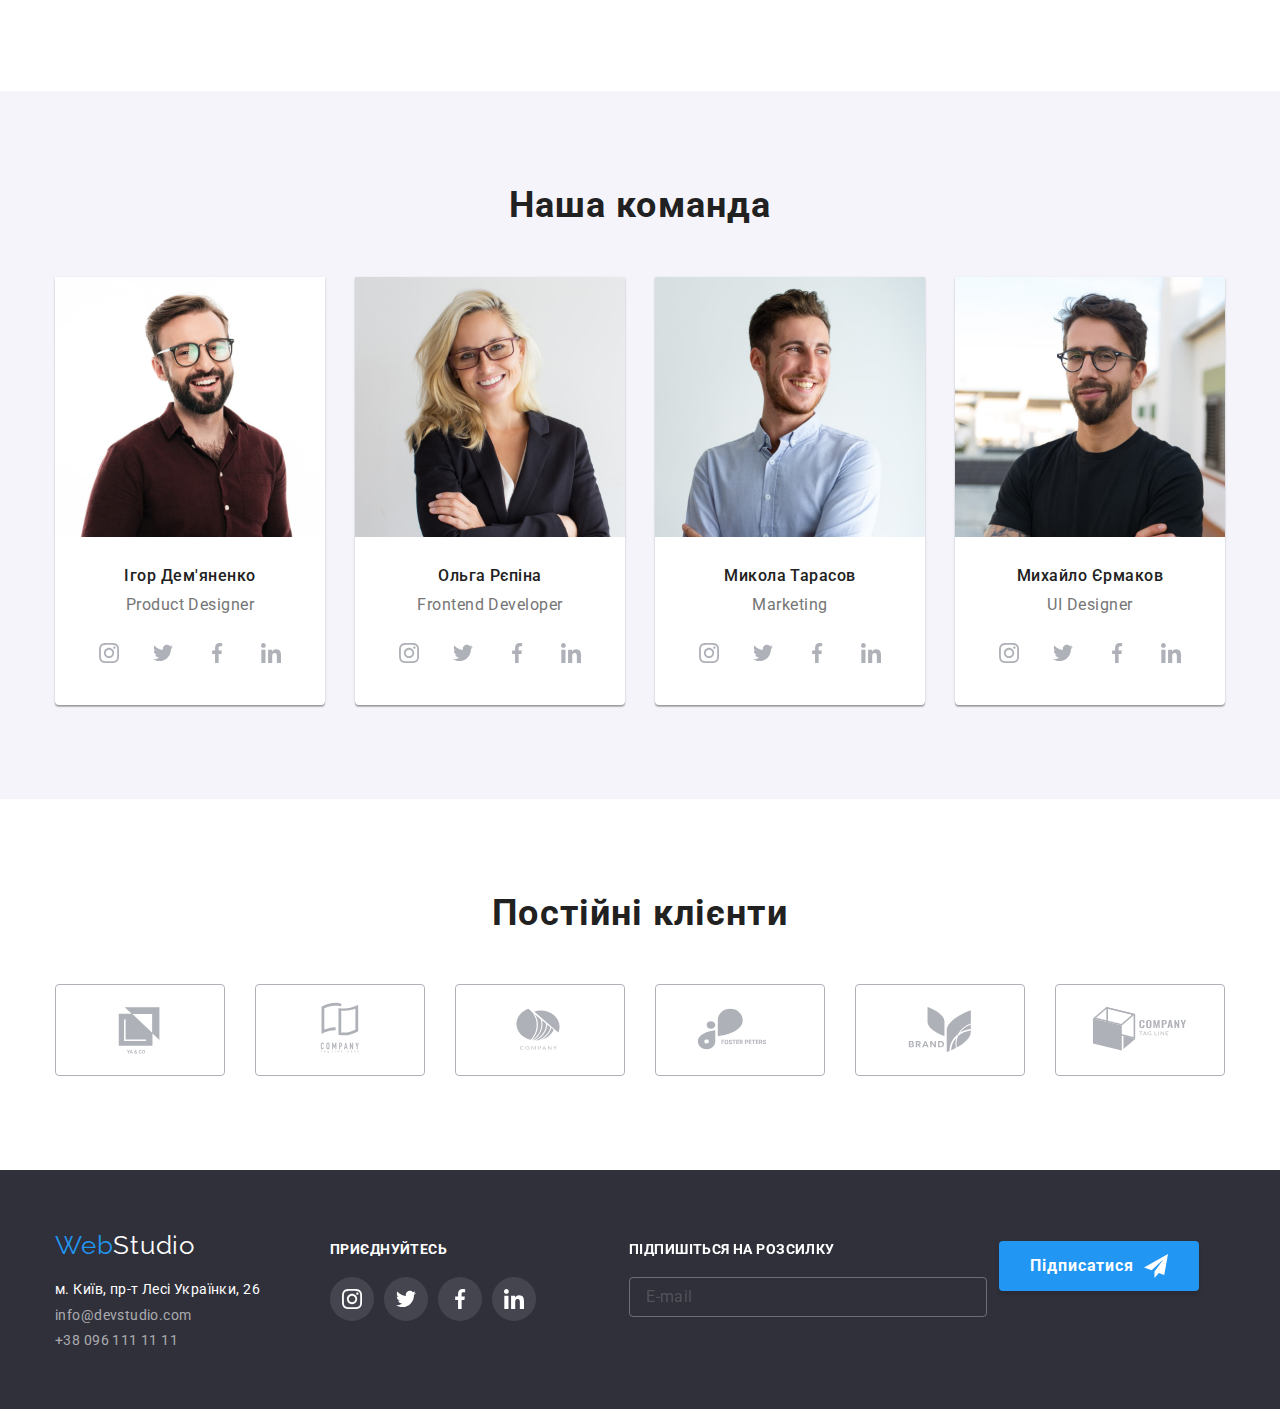
==== commit 606d8ae8: "Кнопки" ====
--- a/index.html
+++ b/index.html
@@ -91,7 +91,7 @@
                 <label class="checkbox-label">
                     <input class="checkbox" type="checkbox" name="policy">
                     <svg class="icon-checkbox">
-                        <use href="./images/icons1.svg#icon-checkbox-form"></use>
+                        <use href="./images/icons.svg#icon-checkbox-form"></use>
                     </svg>
                     Погоджуюся з розсилкою та приймаю <a href="" class="link-policy">Умови договору</a>
                 </label>
--- a/css/styles.css
+++ b/css/styles.css
@@ -109,7 +109,7 @@
 
 position: absolute;
 left: 0;
-bottom: -1px;
+bottom: 0px;
 
 display: block;
 width: 100%;
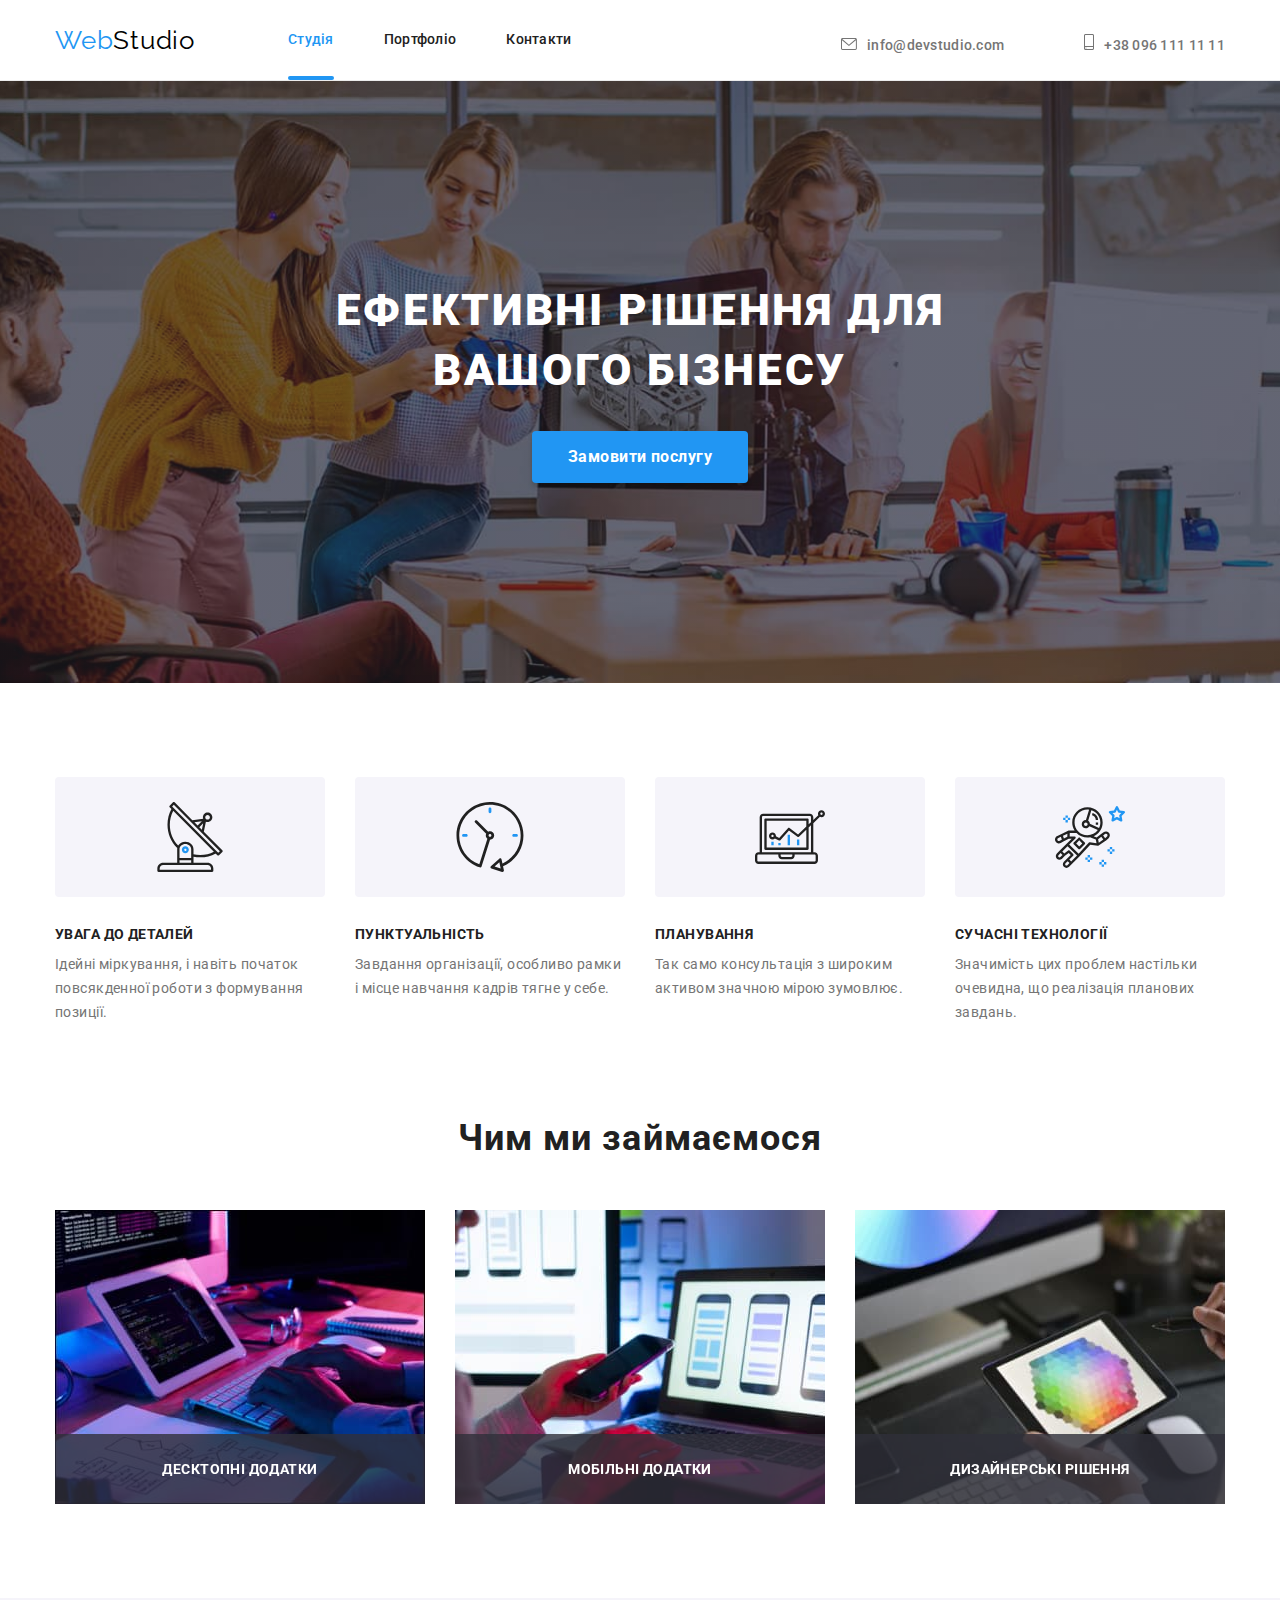
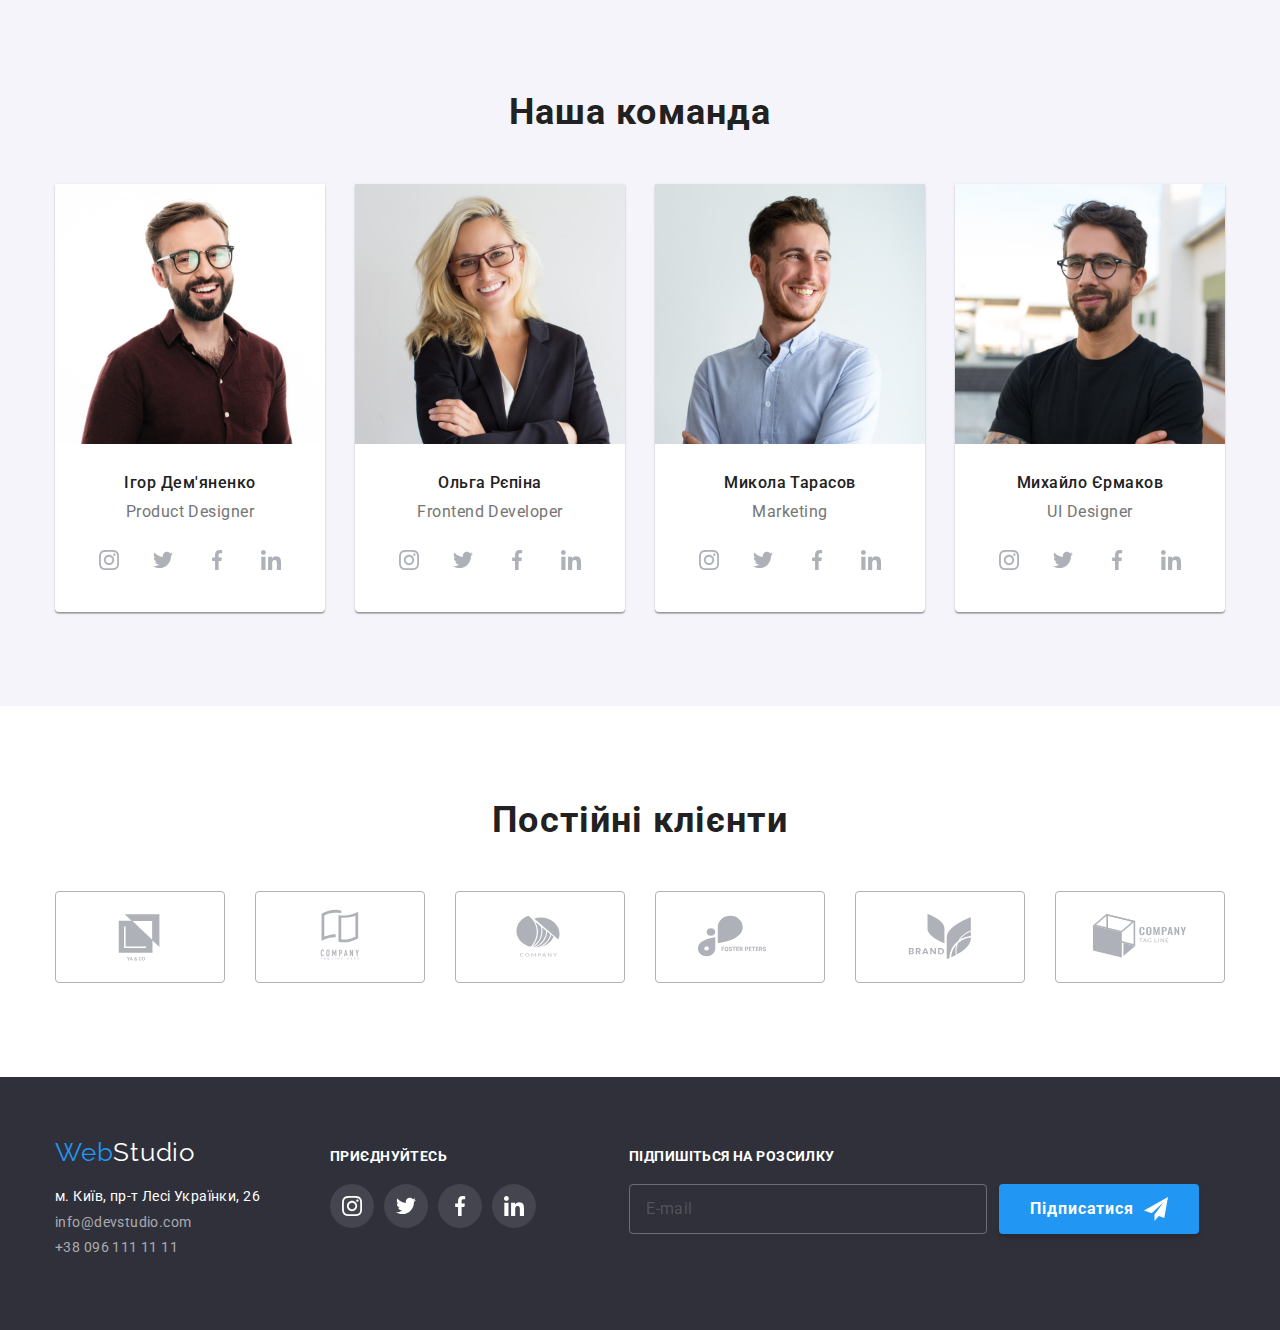
==== commit 270e267f: "Виправлення" ====
--- a/index.html
+++ b/index.html
@@ -54,31 +54,32 @@
                 <use href="./images/icons.svg#icon-close"></use>
             </svg>
         </button>
-
+        
+        <div class="modal-window">
+        <p class="form-title">Залиште свої дані, ми вам передзвонимо</p>
         <form class="form">
-            <h2 class="form-title">Залиште свої дані, ми вам передзвонимо</h2>
             <div class="form-field">
                 <label for="name">Ім'я</label>
-                <svg width="18" height="18" class="icons-form" >
-                    <use href="./images/icons.svg#icon-person-form" ></use>
-                </svg>
                 <input type="text" class="form-input" name="name" id="name">
+                <svg width="18" height="18" class="icons-form">
+                    <use href="./images/icons.svg#icon-person-form"></use>
+                </svg>
             </div>
         
             <div class="form-field">
                 <label for="tel">Телефон</label>
+                <input type="tel" class="form-input" name="tel" id="tel">
                 <svg width="18" height="18" class="icons-form">
-                    <use href="./images/icons.svg#icon-phone-form" ></use>
-                </svg>
-                <input type="tel" class="form-input" name="tel" id="tel">
+                    <use href="./images/icons.svg#icon-phone-form"></use>
+                </svg>
             </div>
         
             <div class="form-field">
                 <label for="email">Пошта</label>
+                <input type="email" class="form-input" name="email" id="email">
                 <svg width="18" height="18" class="icons-form">
-                    <use href="./images/icons.svg#icon-email-form" ></use>
-                </svg>
-                <input type="email" class="form-input" name="email" id="email">
+                    <use href="./images/icons.svg#icon-email-form"></use>
+                </svg>
             </div>
             
             <div class="form-field">
@@ -101,6 +102,7 @@
                 <button class="button-modal" type="submit">Відправити</button>
             </div>
         </form>
+        </div>
     </div>
     </div>
 
@@ -458,11 +460,12 @@
             </ul>
         </div>
 
+        <div>
+        <p class="footer-title-subscribe">Підпишіться на розсилку</p>
         <form class="form-footer">
             <div class="form-field-footer">
-                <label for="email">
-                    <p class="footer-text-title">Підпишіться на розсилку</p></label>
-                <input type="email" name="email" id="email" placeholder="E-mail">
+                <label for="email"></label>
+                <input type="email" name="mail" id="mail" placeholder="E-mail">
             </div>
 
             <button class="button-subscribe" type="submit">Підписатися
@@ -471,6 +474,7 @@
                 </svg>
             </button>
         </form>
+        </div>
 
     </div>
    </footer>
--- a/css/styles.css
+++ b/css/styles.css
@@ -90,15 +90,15 @@
     margin: 0 auto;
 }
 
-/*.header-line {
-    position: fixed;
+.header-line {
+    /*position: fixed;
     width: 100%;
     top: 0;
-    left: 0;
+    left: 0;*/
     min-height: 80px;
-    background-color: var(--white-color);
+    /*background-color: var(--white-color);*/
     border-bottom: 1px solid #ECECEC;
-}*/
+}
 
 .link-current {
     position: relative;
@@ -338,6 +338,7 @@
 .contacts-icon-smartphone,
 .contacts-icon-email {
     margin-right: 10px;
+    margin-top: 8px;
 
     transition-property: fill;
     transition-duration: 250ms;
@@ -392,10 +393,9 @@
 }
 
 
-/*.section.no-padding {
+.section.no-padding {
     padding-top: 0;
-    padding-bottom: 0;
-}*/
+}
 
 .advantages-title {
     margin-top: 0;
@@ -599,9 +599,7 @@
     border-radius: 4px;
     text-align: center;
 
-    transition-property: background-color;
-    transition-duration: 250ms;
-    transition-timing-function: cubic-bezier(0.4, 0, 0.2, 1);
+    transition: background-color 250ms cubic-bezier(0.4, 0, 0.2, 1), box-shadov 250ms cubic-bezier(0.4, 0, 0.2, 1);
 }
 
 .buttons li :hover,
@@ -681,6 +679,19 @@
     text-transform: uppercase;
 }
 
+.footer-title-subscribe {
+    margin-left: 93px;
+    color: var(--white-color);
+    margin-bottom: 20px;
+    font-family: 'Roboto';
+    font-style: normal;
+    font-weight: 700;
+    font-size: 14px;
+    line-height: calc(16/14);
+    letter-spacing: 0.03em;
+    text-transform: uppercase;
+}
+
 .footer-icon {
     width: 20px;
     height: 20px;
@@ -935,10 +946,12 @@
 
 .form {
     width: 528px;
-    height: 581px;
     margin-left: auto;
     margin-right: auto;
-    padding: 40px;
+    padding-top: 0px;
+    padding-bottom: 0px;
+    padding-left: 40px;
+    padding-right: 40px;
 }
 
 .form-field {
@@ -979,6 +992,7 @@
     border: 1px solid rgba(33, 33, 33, 0.2);
     border-radius: 4px;
     cursor: pointer;
+    outline: none;
 
     transition: border-color 250ms cubic-bezier(0.4, 0, 0.2, 1);
 }
@@ -1016,7 +1030,8 @@
     color: rgba(117, 117, 117, 0.5);
 
     cursor: pointer;
-    
+    resize: none;
+    outline: none;
     transition: border-color 250ms cubic-bezier(0.4, 0, 0.2, 1);
 }
 
@@ -1026,9 +1041,13 @@
 }
 
 .form-title {
-    margin-top: 0;
+    /*display: flex;
+    align-items: center;
+    justify-content: center;*/
+    margin-top: 40px;
     margin-bottom: 12px;
-
+    margin-left: auto;
+    margin-right: auto;
     font-family: 'Roboto';
     font-style: normal;
     font-weight: 700;
@@ -1072,6 +1091,7 @@
     color: var(--accent-color);
     text-decoration-line: underline;
     text-decoration-skip-ink: none;
+    margin-left: 4px;
 }
 
 .icons-form {
@@ -1134,7 +1154,7 @@
 .form-field-footer input {
     margin: 0;
     padding: 0;
-    height: 40px;
+    height: 50px;
     width: 358px;
     border: 1px solid rgba(255, 255, 255, 0.3);
     background-color: transparent;
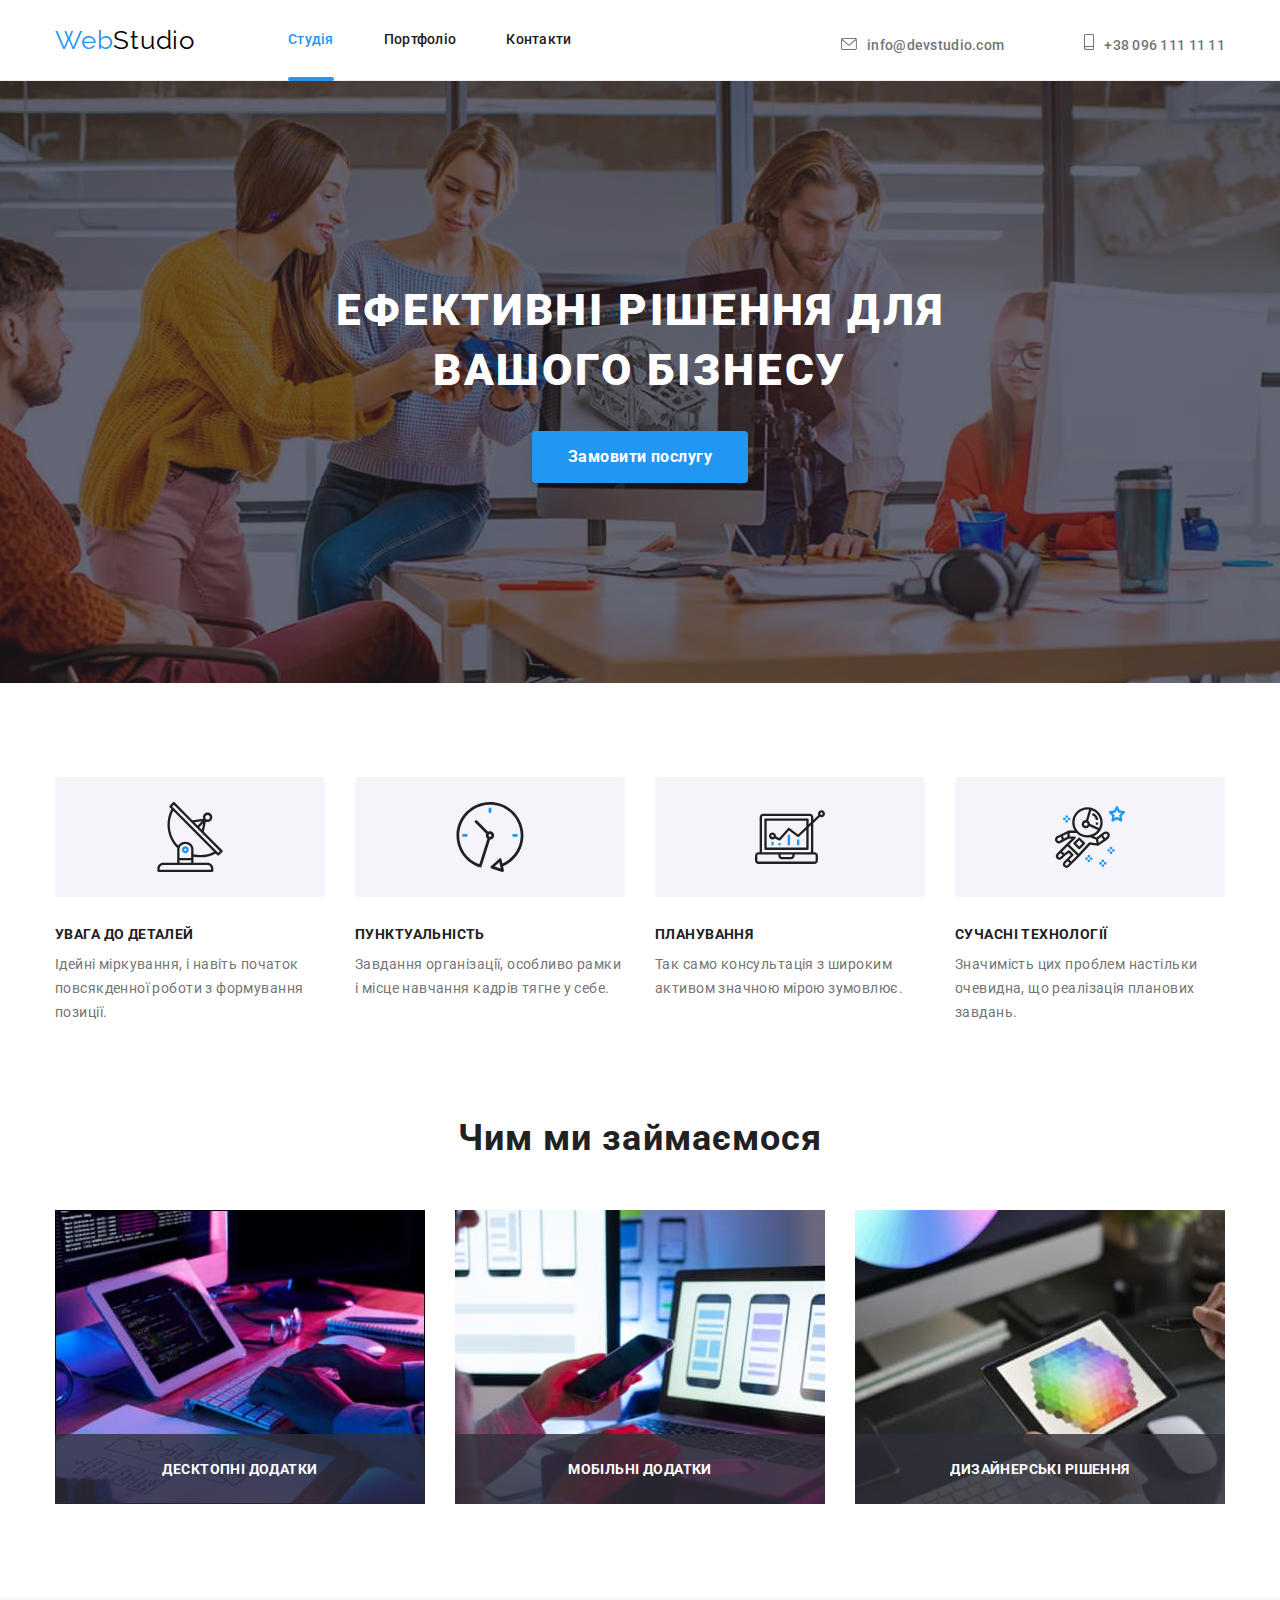
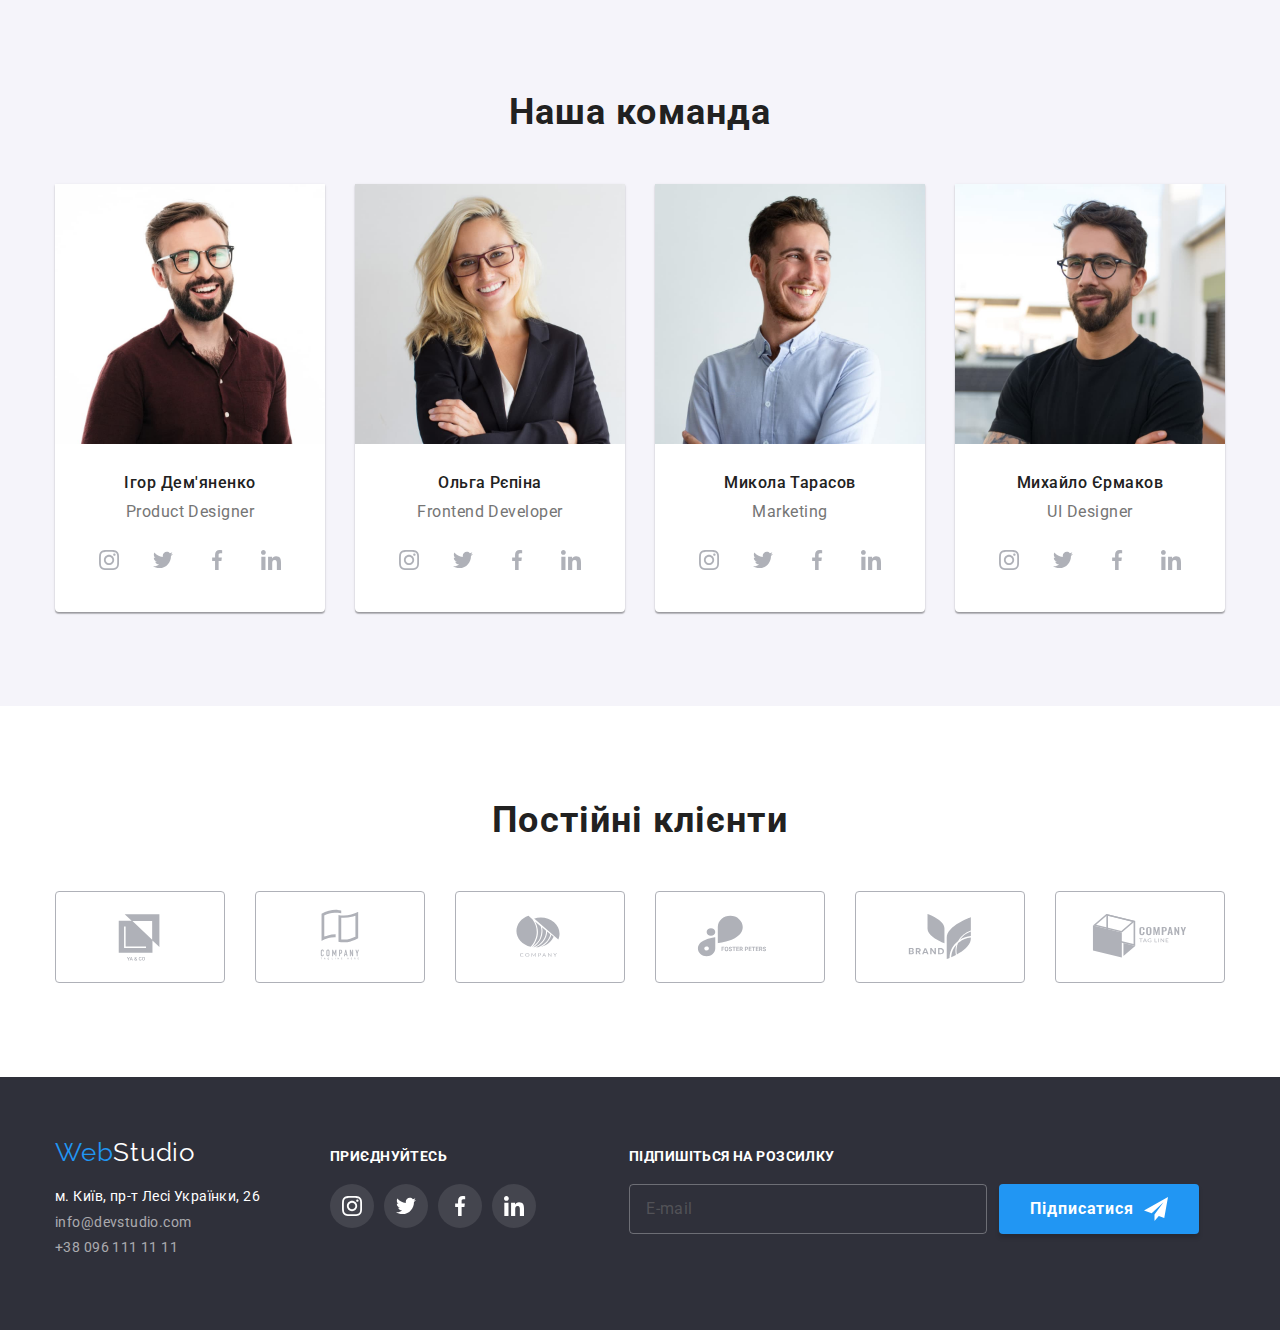
==== commit a0bf48e9: "Виправлення" ====
--- a/index.html
+++ b/index.html
@@ -460,14 +460,13 @@
             </ul>
         </div>
 
-        <div>
+        <div class="footer-subscribing">
         <p class="footer-title-subscribe">Підпишіться на розсилку</p>
         <form class="form-footer">
-            <div class="form-field-footer">
-                <label for="email"></label>
-                <input type="email" name="mail" id="mail" placeholder="E-mail">
-            </div>
-
+                <label class="form-field-footer">
+                    <input type="email" name="mail" placeholder="E-mail">
+                </label>
+            
             <button class="button-subscribe" type="submit">Підписатися
                 <svg class="icon-send-footer">
                     <use href="./images/icons.svg#icon-send-footer"></use>
--- a/css/styles.css
+++ b/css/styles.css
@@ -10,7 +10,6 @@
 }
 
 body {
-    height: 100%;
     background-color: var(--white-color);
     color: var(--title-text-color);
     font-family: Roboto, sans-serif;
@@ -94,9 +93,8 @@
     /*position: fixed;
     width: 100%;
     top: 0;
-    left: 0;*/
-    min-height: 80px;
-    /*background-color: var(--white-color);*/
+    left: 0;
+    background-color: var(--white-color);*/
     border-bottom: 1px solid #ECECEC;
 }
 
@@ -109,7 +107,7 @@
 
 position: absolute;
 left: 0;
-bottom: 0px;
+bottom: -1px;
 
 display: block;
 width: 100%;
@@ -599,7 +597,7 @@
     border-radius: 4px;
     text-align: center;
 
-    transition: background-color 250ms cubic-bezier(0.4, 0, 0.2, 1), box-shadov 250ms cubic-bezier(0.4, 0, 0.2, 1);
+    transition: color 250ms cubic-bezier(0.4, 0, 0.2, 1), background-color 250ms cubic-bezier(0.4, 0, 0.2, 1), box-shadov 250ms cubic-bezier(0.4, 0, 0.2, 1);
 }
 
 .buttons li :hover,
@@ -679,8 +677,11 @@
     text-transform: uppercase;
 }
 
+.footer-subscribing {
+    margin-left: 93px;
+}
+
 .footer-title-subscribe {
-    margin-left: 93px;
     color: var(--white-color);
     margin-bottom: 20px;
     font-family: 'Roboto';
@@ -850,6 +851,7 @@
 
 
 .backdrop {
+    z-index: 1;
     position: fixed;
     top: 0;
     left: 0;
@@ -1139,7 +1141,6 @@
     justify-content: space-between;
     width: 570px;
     height: 86px;
-    margin-left: 93px;
     margin-right: auto;
 }
 
